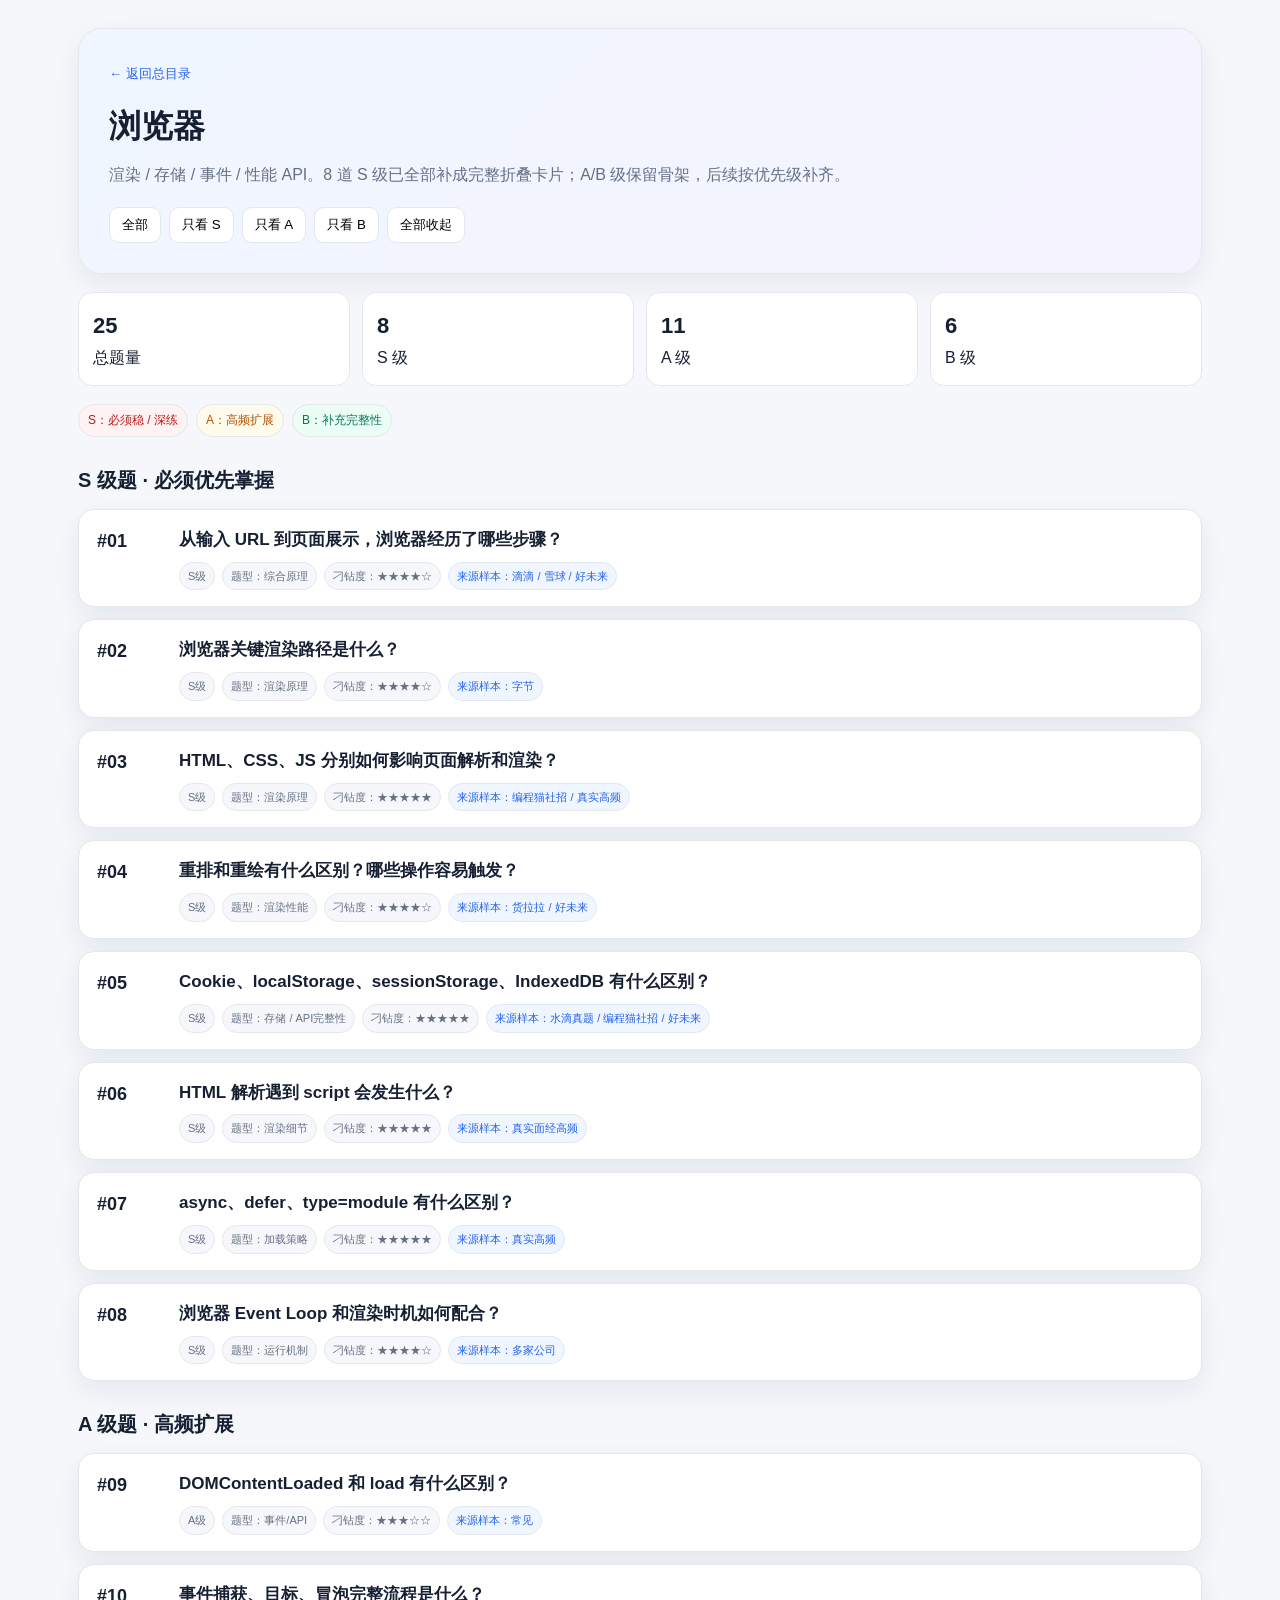
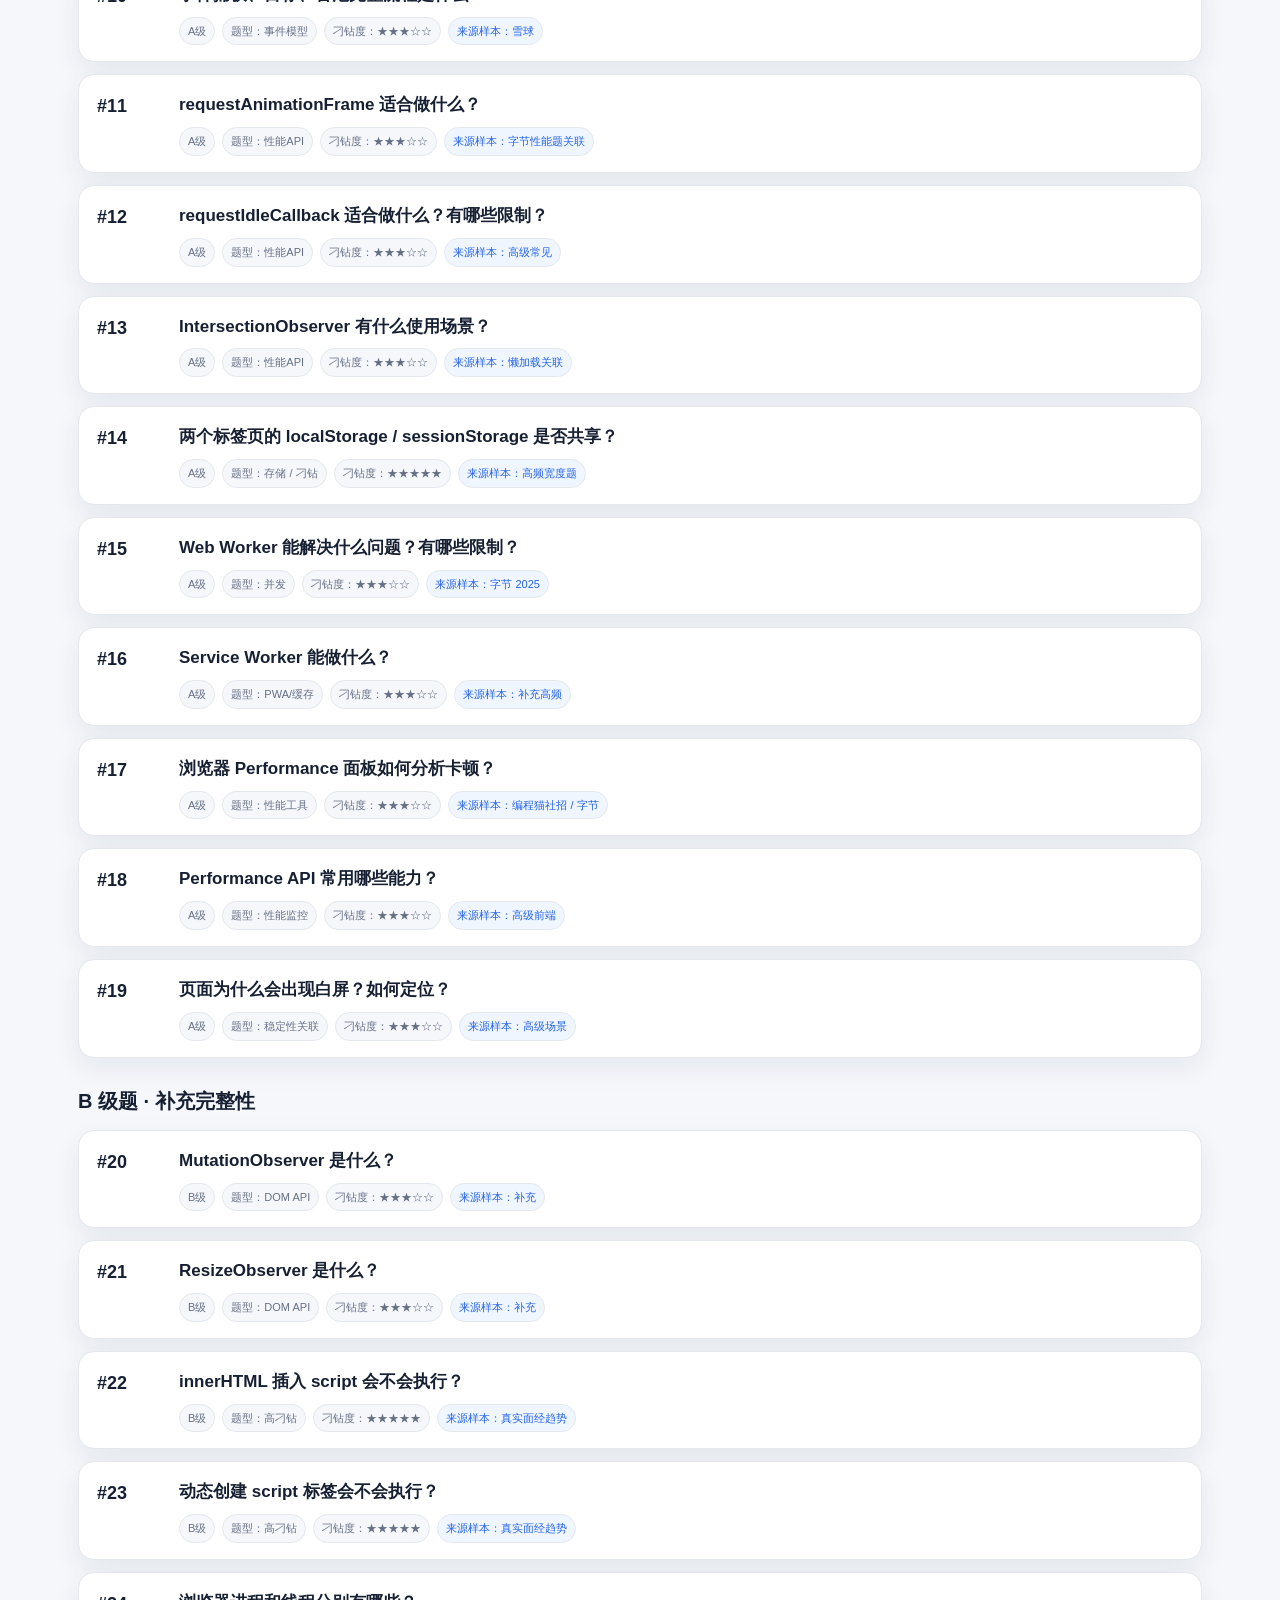
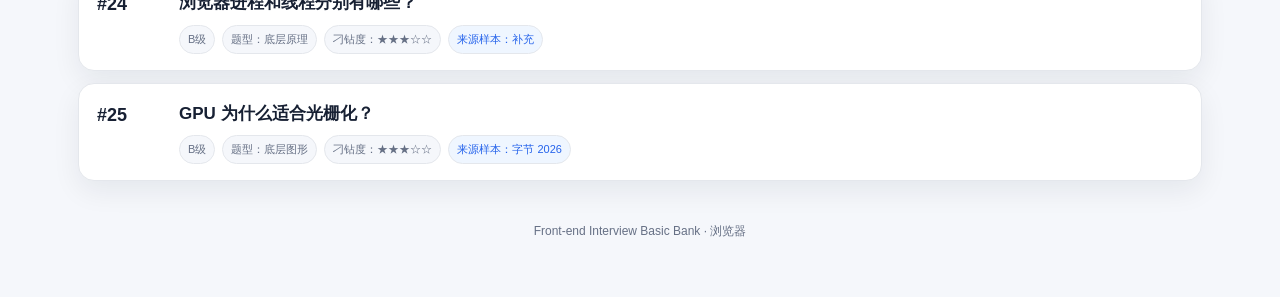
==== browser.html @ 4dffb828 "初始化内容" ====
<!DOCTYPE html>
<html lang="zh-CN"><head><meta charset="utf-8"/><meta content="width=device-width,initial-scale=1" name="viewport"/><title>浏览器｜前端基础题库</title><style>
:root{--bg:#f5f7fb;--paper:#fff;--text:#172033;--muted:#667085;--line:#e4e7ec;--primary:#2563eb;--primary-soft:#eff6ff;--accent:#7c3aed;--accent-soft:#f5f3ff;--warn:#b45309;--warn-soft:#fffbeb;--danger:#b91c1c;--danger-soft:#fef2f2;--good:#047857;--good-soft:#ecfdf5;--shadow:0 10px 28px rgba(16,24,40,.07)}
*{box-sizing:border-box}body{margin:0;background:var(--bg);color:var(--text);font-family:-apple-system,BlinkMacSystemFont,"Segoe UI","PingFang SC","Microsoft YaHei",sans-serif;line-height:1.7}.page{max-width:1180px;margin:auto;padding:28px}.hero{background:linear-gradient(135deg,var(--primary-soft),var(--accent-soft));border:1px solid var(--line);border-radius:24px;padding:30px;box-shadow:var(--shadow)}h1{margin:4px 0 8px;font-size:32px}.hero p{margin:0;color:var(--muted)}.back{display:inline-block;margin-bottom:10px;color:var(--primary);text-decoration:none;font-size:13px}.toolbar{display:flex;gap:8px;flex-wrap:wrap;margin-top:18px}.btn{border:1px solid var(--line);background:var(--paper);padding:8px 12px;border-radius:10px;cursor:pointer}.legend{display:flex;gap:8px;flex-wrap:wrap;margin:18px 0}.pill{padding:5px 9px;border-radius:999px;border:1px solid var(--line);font-size:12px}.s{background:var(--danger-soft);color:var(--danger)}.a{background:var(--warn-soft);color:var(--warn)}.b{background:var(--good-soft);color:var(--good)}.question-card{background:var(--paper);border:1px solid var(--line);border-radius:16px;margin:12px 0;box-shadow:var(--shadow);overflow:hidden}.head{display:grid;grid-template-columns:70px 1fr;gap:12px;padding:16px 18px;cursor:pointer}.rank{font-weight:900;font-size:18px}.title{font-weight:800;font-size:17px}.meta{display:flex;gap:7px;flex-wrap:wrap;margin-top:7px}.tag{font-size:11px;padding:4px 8px;border-radius:999px;border:1px solid var(--line);background:var(--bg);color:var(--muted)}.source{background:var(--primary-soft);color:var(--primary)}.body{display:none;padding:0 18px 18px;border-top:1px solid var(--line)}.question-card.open .body{display:block}.note{margin-top:12px;background:var(--accent-soft);border-left:4px solid var(--accent);padding:12px 14px;border-radius:10px}.placeholder{margin-top:10px;background:var(--primary-soft);border-left:4px solid var(--primary);padding:12px 14px;border-radius:10px;color:var(--muted)}.section{margin:26px 0 10px;font-size:20px}.index-grid{display:grid;grid-template-columns:repeat(3,1fr);gap:14px;margin-top:22px}.module{display:block;text-decoration:none;color:var(--text);background:var(--paper);border:1px solid var(--line);border-radius:16px;padding:18px;box-shadow:var(--shadow)}.module:hover{border-color:var(--primary)}.module strong{font-size:19px}.module small{display:block;color:var(--muted);margin-top:4px}.footer{text-align:center;color:var(--muted);font-size:12px;padding:28px}.summary{display:grid;grid-template-columns:repeat(4,1fr);gap:12px;margin:18px 0}.summary div{background:var(--paper);border:1px solid var(--line);border-radius:14px;padding:14px}.summary strong{display:block;font-size:22px}
@media(max-width:800px){.page{padding:14px}.index-grid{grid-template-columns:1fr}.summary{grid-template-columns:repeat(2,1fr)}.head{grid-template-columns:55px 1fr}}

details{border:1px solid var(--line);border-radius:12px;margin-top:10px;overflow:hidden}
summary{cursor:pointer;list-style:none;padding:11px 13px;font-weight:750;background:var(--bg)}
summary::-webkit-details-marker{display:none}
summary:before{content:"▸";display:inline-block;margin-right:7px;color:var(--primary)}
details[open] summary:before{content:"▾"}
.detail-content{padding:13px 14px}
.outline{display:grid;gap:8px}
.outline-item{background:var(--primary-soft);padding:9px 11px;border-radius:9px}
.answer{background:var(--primary-soft);border-left:4px solid var(--primary);padding:13px 15px;border-radius:10px;white-space:pre-line}
.analysis{background:var(--accent-soft);border-left:4px solid var(--accent);padding:13px 15px;border-radius:10px}
.qa{border:1px solid var(--line);border-radius:10px;padding:11px 12px;margin:8px 0}
.qa strong{color:var(--primary)}
.memory{background:var(--good-soft);border-left:4px solid var(--good);padding:12px 14px;border-radius:10px;font-weight:700}
.loss{background:var(--danger-soft);border-left:4px solid var(--danger);padding:12px 14px;border-radius:10px}
.deps{background:var(--warn-soft);border-left:4px solid var(--warn);padding:12px 14px;border-radius:10px}
</style></head>
<body><div class="page">
<header class="hero"><a class="back" href="index.html">← 返回总目录</a><h1>浏览器</h1><p>渲染 / 存储 / 事件 / 性能 API。8 道 S 级已全部补成完整折叠卡片；A/B 级保留骨架，后续按优先级补齐。</p>
<div class="toolbar"><button class="btn" onclick="filterGrade('ALL')">全部</button><button class="btn" onclick="filterGrade('S')">只看 S</button><button class="btn" onclick="filterGrade('A')">只看 A</button><button class="btn" onclick="filterGrade('B')">只看 B</button><button class="btn" onclick="document.querySelectorAll('.question-card').forEach(x=&gt;x.classList.remove('open'))">全部收起</button></div></header>
<section class="summary"><div><strong>25</strong><span>总题量</span></div><div><strong>8</strong><span>S 级</span></div><div><strong>11</strong><span>A 级</span></div><div><strong>6</strong><span>B 级</span></div></section>
<div class="legend"><span class="pill s">S：必须稳 / 深练</span><span class="pill a">A：高频扩展</span><span class="pill b">B：补充完整性</span></div>
<h2 class="section">S 级题 · 必须优先掌握</h2>
<article class="question-card" data-grade="S">
<div class="head" onclick="this.parentElement.classList.toggle('open')">
<div class="rank">#01</div>
<div>
<div class="title">从输入 URL 到页面展示，浏览器经历了哪些步骤？</div>
<div class="meta">
<span class="tag s">S级</span>
<span class="tag">题型：综合原理</span>
<span class="tag">刁钻度：★★★★☆</span>
<span class="tag source">来源样本：滴滴 / 雪球 / 好未来</span>
</div>
</div>
</div>
<div class="body"><div class="note"><strong>训练目标：</strong>30 秒结论 + 90 秒展开 + 2～3 层追问</div><details><summary>题目主要考察点和方向概述</summary><div class="detail-content"><div class="outline"><div class="outline-item"><strong>1.</strong> URL 解析：协议、域名、端口、路径；检查缓存与 HSTS 等浏览器策略。</div><div class="outline-item"><strong>2.</strong> 网络阶段：DNS → 建连（TCP；HTTPS 还要 TLS）→ HTTP 请求/响应。</div><div class="outline-item"><strong>3.</strong> 渲染阶段：HTML→DOM，CSS→CSSOM，样式计算→Layout→Paint→Composite。</div><div class="outline-item"><strong>4.</strong> 继续追问缓存、DNS、HTTP2/3、script 阻塞、首屏性能指标。</div></div></div></details><details><summary>标准答案</summary><div class="detail-content"><div class="answer">我一般把“输入 URL 到页面展示”分成四层。

第一层是导航与地址解析。浏览器解析 URL，确定协议、域名、端口和路径，同时会考虑本地缓存、HSTS、Service Worker 等已有状态。

第二层是网络。需要访问网络时，会先做 DNS 解析得到目标地址；随后建立连接。传统 HTTP/1.1、HTTP/2 通常基于 TCP，HTTPS 还要完成 TLS 握手；HTTP/3 则基于 QUIC。连接建立后浏览器发送 HTTP 请求并接收响应。

第三层是解析。浏览器边接收 HTML 边解析形成 DOM；遇到 CSS 会下载并构建 CSSOM；遇到普通同步 script 可能暂停 HTML parser，先下载并执行脚本。DOM 和样式信息准备后进行 style calculation。

第四层是渲染流水线：根据元素几何关系做 Layout，生成绘制指令 Paint，再由合成线程根据图层进行 Composite，最终把像素显示到屏幕上。

后续页面并不是结束了：图片、字体、异步脚本还可能继续加载，JS 也可能继续修改 DOM/CSS，触发新的 style、layout、paint 或 composite。</div></div></details><details><summary>答案整体解析</summary><div class="detail-content"><div class="analysis">这是一道综合题，面试官通常不是要求背浏览器源码，而是在看你能否把“网络 → 解析 → 渲染”三个知识域串起来。高级岗位还会继续从其中任一点深挖。</div></div></details><details><summary>高频追问 + 答案</summary><div class="detail-content"><div class="qa"><strong>追问 1：DNS 前浏览器会不会先看缓存？</strong><div>会。HTTP 缓存、Service Worker、浏览器自身策略等都可能影响是否真的发起网络请求；DNS 自身也有多级缓存。</div></div><div class="qa"><strong>追问 2：HTTPS 比 HTTP 多了什么？</strong><div>核心多 TLS：证书校验、密钥协商与加密通道建立。具体握手次数取决于 TLS 版本、连接复用等。</div></div><div class="qa"><strong>追问 3：拿到 HTML 后为什么不是直接 Paint？</strong><div>还需要解析 DOM/CSSOM、样式计算和 Layout，浏览器才知道元素长什么样、放在哪里。</div></div><div class="qa"><strong>追问 4：这个过程中哪些指标最常用于首屏分析？</strong><div>TTFB 反映响应等待，FCP 反映首次内容绘制，LCP 反映最大内容绘制；还应结合资源瀑布、主线程 Long Task 等定位。</div></div></div></details><details><summary>失分点 / 易错点</summary><div class="detail-content"><div class="loss">常见失分：只讲 DNS/TCP/HTTP，或者只讲 DOM/CSSOM，缺少完整跨层链路。</div></div></details><details><summary>记忆钩子</summary><div class="detail-content"><div class="memory">URL → DNS/连接 → HTTP → DOM/CSSOM → Style → Layout → Paint → Composite。</div></div></details><details><summary>前置知识 / 关联知识</summary><div class="detail-content"><div class="deps">前置：DNS、TCP/TLS、HTTP、DOM/CSSOM。关联：缓存、性能指标、关键渲染路径。</div></div></details></div>
</article>
<article class="question-card" data-grade="S">
<div class="head" onclick="this.parentElement.classList.toggle('open')">
<div class="rank">#02</div>
<div>
<div class="title">浏览器关键渲染路径是什么？</div>
<div class="meta">
<span class="tag s">S级</span>
<span class="tag">题型：渲染原理</span>
<span class="tag">刁钻度：★★★★☆</span>
<span class="tag source">来源样本：字节</span>
</div>
</div>
</div>
<div class="body"><div class="note"><strong>训练目标：</strong>30 秒结论 + 90 秒展开 + 2～3 层追问</div><details><summary>题目主要考察点和方向概述</summary><div class="detail-content"><div class="outline"><div class="outline-item"><strong>1.</strong> 关键渲染路径关注首次把内容变成像素所需的关键步骤。</div><div class="outline-item"><strong>2.</strong> DOM + CSSOM → Render/Style → Layout → Paint → Composite。</div><div class="outline-item"><strong>3.</strong> 要理解阻塞关系：CSS 常是渲染阻塞资源；同步 classic script 可能阻塞 HTML parser。</div></div></div></details><details><summary>标准答案</summary><div class="detail-content"><div class="answer">关键渲染路径可以理解为浏览器从拿到页面资源，到首次生成可见像素所必须经过的关键步骤。

HTML 被解析成 DOM，CSS 被解析成 CSSOM。浏览器根据 DOM 和样式规则做样式计算，确定每个节点最终使用哪些样式；随后进行 Layout，计算元素的位置和尺寸；再 Paint，把背景、文本、边框、阴影等转换成绘制指令；最后 Composite，把不同图层合成为屏幕上的最终画面。

性能优化时，我们关注的是如何减少关键资源数量和体积、减少解析和主线程工作、避免不必要的 Layout/Paint。例如关键 CSS 尽快到达、非关键 JS 延后、首屏资源减少、图片尺寸明确、避免长任务阻塞主线程等。</div></div></details><details><summary>答案整体解析</summary><div class="detail-content"><div class="analysis">这题与“浏览器渲染流程”类似，但重点更偏首屏关键路径和优化思路。不要把 Render Tree 当成所有现代浏览器实现都必须原样存在的固定内部对象；面试表达用 DOM/CSSOM→style→layout→paint 更稳。</div></div></details><details><summary>高频追问 + 答案</summary><div class="detail-content"><div class="qa"><strong>追问 1：CSS 为什么常被称为 render-blocking？</strong><div>页面需要样式信息才能正确完成样式计算和首次渲染；关键样式表未就绪时，浏览器通常不会贸然呈现未样式化内容。</div></div><div class="qa"><strong>追问 2：Layout 和 Paint 分别算什么？</strong><div>Layout 解决几何位置与尺寸；Paint 解决每个像素区域要绘制什么视觉内容。</div></div><div class="qa"><strong>追问 3：Composite 为什么可能不需要重新 Layout/Paint？</strong><div>某些 transform、opacity 等变化可在已有图层上直接由合成阶段处理，因此常用于高频动画。</div></div><div class="qa"><strong>追问 4：如何缩短关键渲染路径？</strong><div>减少关键请求链、压缩/拆分资源、关键 CSS、延迟非关键脚本、优化字体和首屏图片、减少主线程长任务。</div></div></div></details><details><summary>失分点 / 易错点</summary><div class="detail-content"><div class="loss">常见失分：只会背 Render Tree，却不能解释每一步解决什么问题。</div></div></details><details><summary>记忆钩子</summary><div class="detail-content"><div class="memory">DOM/CSSOM → Style → Layout → Paint → Composite。</div></div></details><details><summary>前置知识 / 关联知识</summary><div class="detail-content"><div class="deps">前置：HTML/CSS解析。关联：FCP/LCP、资源优先级、GPU合成。</div></div></details></div>
</article>
<article class="question-card" data-grade="S">
<div class="head" onclick="this.parentElement.classList.toggle('open')">
<div class="rank">#03</div>
<div>
<div class="title">HTML、CSS、JS 分别如何影响页面解析和渲染？</div>
<div class="meta">
<span class="tag s">S级</span>
<span class="tag">题型：渲染原理</span>
<span class="tag">刁钻度：★★★★★</span>
<span class="tag source">来源样本：编程猫社招 / 真实高频</span>
</div>
</div>
</div>
<div class="body"><div class="note"><strong>训练目标：</strong>30 秒结论 + 90 秒展开 + 2～3 层追问</div><details><summary>题目主要考察点和方向概述</summary><div class="detail-content"><div class="outline"><div class="outline-item"><strong>1.</strong> HTML parser 可边下载边解析；CSS 通常不阻塞 HTML parser，但会影响样式计算和首次渲染。</div><div class="outline-item"><strong>2.</strong> 普通同步 classic script 可能阻塞 parser；外部脚本需先下载再执行。</div><div class="outline-item"><strong>3.</strong> 脚本执行前往往需要等待其前面的相关样式表就绪，避免脚本读取到不完整样式状态。</div><div class="outline-item"><strong>4.</strong> async/defer/module 用于改变脚本下载与执行时机。</div></div></div></details><details><summary>标准答案</summary><div class="detail-content"><div class="answer">HTML、CSS、JS 对解析和渲染的影响不一样。

HTML 是 DOM 的输入，浏览器通常边接收边解析。CSS 下载时一般不会直接停止 HTML parser 继续构建 DOM，但关键样式表会影响 CSSOM 和样式计算，因此经常是渲染阻塞资源。

普通没有 async/defer 的 classic script 比较特殊。parser 遇到它时，通常需要暂停 HTML 解析：如果是外部脚本先下载，再执行，执行完成后继续解析。因为 JS 可以通过 document.write、DOM API 等改变文档结构，parser 不能无条件继续向前。

另外，位于脚本之前的样式表还可能影响脚本执行时机，因为脚本可能读取布局和 computed style，浏览器需要保证相关 CSS 已经可用。

所以优化上通常会让关键 CSS 尽早可用，把非关键脚本 defer/async/module 化，并减少会阻塞主线程的同步脚本。</div></div></details><details><summary>答案整体解析</summary><div class="detail-content"><div class="analysis">这题最容易答错成“CSS 阻塞 HTML 解析”。更准确的说法是：CSS 通常不直接阻塞 parser 构建 DOM，但会阻塞渲染，并可能间接延迟依赖样式的脚本执行。</div></div></details><details><summary>高频追问 + 答案</summary><div class="detail-content"><div class="qa"><strong>追问 1：CSS 会阻塞 DOM 构建吗？</strong><div>通常 CSS 下载本身不会像同步 script 那样暂停 HTML parser；但它会影响 CSSOM/渲染，也可能让脚本等待。</div></div><div class="qa"><strong>追问 2：为什么普通 script 会阻塞 parser？</strong><div>因为脚本可能同步修改当前文档，浏览器需要先保证脚本执行结果，再继续按正确文档状态解析。</div></div><div class="qa"><strong>追问 3：把 script 放 body 底部和 defer 有什么区别？</strong><div>都可减少阻塞首部 HTML 解析，但 defer 更明确地允许并行下载并在文档解析后按顺序执行。</div></div><div class="qa"><strong>追问 4：CSS 加载慢为什么可能让页面白屏更久？</strong><div>关键样式没准备好，浏览器会推迟正确样式下的首次绘制；同时相关脚本也可能被延迟。</div></div></div></details><details><summary>失分点 / 易错点</summary><div class="detail-content"><div class="loss">高频易错：直接说“CSS 会阻塞 HTML 解析”，表达不够准确。</div></div></details><details><summary>记忆钩子</summary><div class="detail-content"><div class="memory">HTML 负责 DOM；CSS 多数阻塞“画”，不直接阻塞 parser；同步 script 会卡 parser。</div></div></details><details><summary>前置知识 / 关联知识</summary><div class="detail-content"><div class="deps">前置：DOM/CSSOM、script加载。关联：async/defer、FCP、关键CSS。</div></div></details></div>
</article>
<article class="question-card" data-grade="S">
<div class="head" onclick="this.parentElement.classList.toggle('open')">
<div class="rank">#04</div>
<div>
<div class="title">重排和重绘有什么区别？哪些操作容易触发？</div>
<div class="meta">
<span class="tag s">S级</span>
<span class="tag">题型：渲染性能</span>
<span class="tag">刁钻度：★★★★☆</span>
<span class="tag source">来源样本：货拉拉 / 好未来</span>
</div>
</div>
</div>
<div class="body"><div class="note"><strong>训练目标：</strong>30 秒结论 + 90 秒展开 + 2～3 层追问</div><details><summary>题目主要考察点和方向概述</summary><div class="detail-content"><div class="outline"><div class="outline-item"><strong>1.</strong> Layout/Reflow：几何信息改变，需要重新计算位置和尺寸。</div><div class="outline-item"><strong>2.</strong> Paint/Repaint：视觉改变但几何不变，需要重新绘制。</div><div class="outline-item"><strong>3.</strong> Layout 通常可能继续导致 Paint；仅 Paint 不一定需要 Layout。</div><div class="outline-item"><strong>4.</strong> 读写 DOM 交错会产生 forced synchronous layout / layout thrashing。</div></div></div></details><details><summary>标准答案</summary><div class="detail-content"><div class="answer">重排通常指 Layout/Reflow，也就是元素的几何信息发生变化后，浏览器需要重新计算元素的位置和尺寸。例如修改 width、height、padding、font-size、插入/删除 DOM、窗口 resize 等，都可能影响布局。

重绘 Paint 则是几何结构没有改变，但视觉效果变了，例如 color、background、box-shadow 等，需要重新生成绘制内容。

一般来说 Layout 的成本更高，因为布局变化还可能影响后代、兄弟甚至更大范围，并且 Layout 后通常还要继续 Paint；单纯 Paint 不一定需要 Layout。

另外一个高级前端常见问题是 layout thrashing：代码里反复写样式、马上读取 offsetWidth/getBoundingClientRect 等布局信息，浏览器为了返回最新值不得不提前同步计算 Layout。优化时应批量读、批量写，减少强制同步布局。</div></div></details><details><summary>答案整体解析</summary><div class="detail-content"><div class="analysis">这题不要机械背 CSS 属性表，因为现代渲染引擎优化很多。更重要的是理解“几何变化”和“视觉变化”的层次，以及如何避免读写交错。</div></div></details><details><summary>高频追问 + 答案</summary><div class="detail-content"><div class="qa"><strong>追问 1：transform 为什么常用于动画？</strong><div>transform 通常可以在合成阶段处理，不改变普通文档流几何，很多场景能避免 Layout，并可能避免大范围 Paint。</div></div><div class="qa"><strong>追问 2：读取 offsetWidth 为什么有时会很贵？</strong><div>如果前面存在尚未处理的样式/DOM 写操作，为了返回最新几何值，浏览器可能被迫立即 flush style/layout。</div></div><div class="qa"><strong>追问 3：如何优化大量 DOM 更新？</strong><div>减少逐个读写交错，批量修改，合理使用 class，虚拟列表/分片任务，动画优先 transform/opacity。</div></div><div class="qa"><strong>追问 4：visibility:hidden 和 display:none 哪个更可能触发布局？</strong><div>display:none 改变元素是否参与布局，通常涉及 Layout；visibility:hidden 保留布局空间，主要影响绘制/可见性。</div></div></div></details><details><summary>失分点 / 易错点</summary><div class="detail-content"><div class="loss">常见失分：把重排/重绘只背成属性名单，无法讲 forced layout 和优化方法。</div></div></details><details><summary>记忆钩子</summary><div class="detail-content"><div class="memory">Layout 算“放哪多大”；Paint 算“长什么样”；读写交错最危险。</div></div></details><details><summary>前置知识 / 关联知识</summary><div class="detail-content"><div class="deps">前置：渲染流水线。关联：Performance、rAF、CSS动画。</div></div></details></div>
</article>
<article class="question-card" data-grade="S">
<div class="head" onclick="this.parentElement.classList.toggle('open')">
<div class="rank">#05</div>
<div>
<div class="title">Cookie、localStorage、sessionStorage、IndexedDB 有什么区别？</div>
<div class="meta">
<span class="tag s">S级</span>
<span class="tag">题型：存储 / API完整性</span>
<span class="tag">刁钻度：★★★★★</span>
<span class="tag source">来源样本：水滴真题 / 编程猫社招 / 好未来</span>
</div>
</div>
</div>
<div class="body"><div class="note"><strong>训练目标：</strong>30 秒结论 + 90 秒展开 + 2～3 层追问</div><details><summary>题目主要考察点和方向概述</summary><div class="detail-content"><div class="outline"><div class="outline-item"><strong>1.</strong> Cookie：小、可随请求自动发送、服务端可 Set-Cookie、安全属性丰富。</div><div class="outline-item"><strong>2.</strong> localStorage：同源、同步 API、无自动过期、适合少量非敏感状态。</div><div class="outline-item"><strong>3.</strong> sessionStorage：同源 + 当前顶级浏览上下文/标签页会话维度，关闭对应页面会话后清理。</div><div class="outline-item"><strong>4.</strong> IndexedDB：异步、结构化、大容量、本地数据库级别能力。</div></div></div></details><details><summary>标准答案</summary><div class="detail-content"><div class="answer">这四种能力我一般从容量、生命周期、是否随网络发送、API 模型和使用场景来区分。

Cookie 容量很小，单条通常是几 KB。满足 Domain、Path、SameSite、Secure 等条件时会随 HTTP 请求自动发送，也可以由服务端通过 Set-Cookie 设置，因此常用于 session id、认证状态等；同时支持 HttpOnly、Secure、SameSite 等安全属性。

localStorage 是同源 Web Storage，API 是同步的，通常可以保存数 MB，没有内置过期机制，适合用户偏好、少量非敏感缓存。它不会自动随请求发送。

sessionStorage 也是同步 Web Storage，但除了 origin 之外，还按当前顶级浏览上下文/标签页会话隔离。当前 tab/page session 结束后通常会被清除，因此更适合单标签页会话状态。

IndexedDB 则是异步的浏览器数据库，支持更大容量、结构化数据、索引和事务，更适合离线数据、大量缓存等复杂本地存储。

认证敏感信息不要因为“方便”就一律放 localStorage；要结合 XSS/CSRF 风险选择方案。</div></div></details><details><summary>答案整体解析</summary><div class="detail-content"><div class="analysis">这是水滴真实失分题的扩展版。高级前端至少应该从 4~5 个固定维度比较，而不是回答“Cookie 存用户信息，localStorage 存 key-value”。</div></div></details><details><summary>高频追问 + 答案</summary><div class="detail-content"><div class="qa"><strong>追问 1：localStorage 为什么不适合大量高频数据？</strong><div>API 同步，会阻塞主线程；容量和结构能力也不如 IndexedDB。</div></div><div class="qa"><strong>追问 2：sessionStorage 两个 tab 会共享吗？</strong><div>一般按顶级浏览上下文/标签页隔离；即使同源，不应把它当成跨 tab 的共享存储。</div></div><div class="qa"><strong>追问 3：Cookie 为什么会带来额外网络开销？</strong><div>符合作用域规则的 Cookie 会附带在请求头中，过多/过大的 Cookie 会增加请求体积。</div></div><div class="qa"><strong>追问 4：跨子域为什么 Cookie 可以而 localStorage 不可以直接共享？</strong><div>Cookie 有 Domain 作用域机制；localStorage 按 origin 隔离，不提供父域共享配置。</div></div></div></details><details><summary>失分点 / 易错点</summary><div class="detail-content"><div class="loss">你的真实失分：比较维度不对，没有说请求携带、生命周期、安全和服务端能力。</div></div></details><details><summary>记忆钩子</summary><div class="detail-content"><div class="memory">Cookie 跟请求；localStorage 长存同步；sessionStorage 单会话；IndexedDB 大数据异步。</div></div></details><details><summary>前置知识 / 关联知识</summary><div class="detail-content"><div class="deps">前置：同源策略。关联：Cookie安全、SSO、离线缓存。</div></div></details></div>
</article>
<article class="question-card" data-grade="S">
<div class="head" onclick="this.parentElement.classList.toggle('open')">
<div class="rank">#06</div>
<div>
<div class="title">HTML 解析遇到 script 会发生什么？</div>
<div class="meta">
<span class="tag s">S级</span>
<span class="tag">题型：渲染细节</span>
<span class="tag">刁钻度：★★★★★</span>
<span class="tag source">来源样本：真实面经高频</span>
</div>
</div>
</div>
<div class="body"><div class="note"><strong>训练目标：</strong>30 秒结论 + 90 秒展开 + 2～3 层追问</div><details><summary>题目主要考察点和方向概述</summary><div class="detail-content"><div class="outline"><div class="outline-item"><strong>1.</strong> 无 async/defer 的 parser-inserted classic script：暂停 parser，下载（外链）并执行，然后继续。</div><div class="outline-item"><strong>2.</strong> 浏览器可能通过 preload scanner 提前发现后续资源，但主 parser 仍会被脚本执行阻塞。</div><div class="outline-item"><strong>3.</strong> 样式表可能让脚本等待；async/defer/module 改变执行时机。</div></div></div></details><details><summary>标准答案</summary><div class="detail-content"><div class="answer">如果 HTML parser 遇到一个普通、没有 async/defer 的 classic script，我会把它理解为 parser-blocking script。

如果是外部 src，主 parser 会暂停继续构建后面的 DOM，等待脚本下载并执行；如果是内联脚本，则直接执行。脚本执行完成后，parser 才继续往后解析。

浏览器为了提升性能，通常还有 speculative/preload scanner，会在主 parser 被阻塞时提前扫描后续 HTML，发现图片、CSS、JS 等资源并开始请求。但这不代表主 DOM parser 没被阻塞。

另外，脚本执行前如果它前面存在尚未完成的关键样式表，也可能需要等待样式就绪，因为脚本可能读取 layout/computed style。

如果希望脚本不阻塞 HTML 解析，可以根据依赖关系使用 defer、async 或 module。</div></div></details><details><summary>答案整体解析</summary><div class="detail-content"><div class="analysis">这是一类真实面试常见的“浏览器细节题”。回答出 preload scanner 会比只说“script 阻塞”更完整，但不要把扫描器说成所有浏览器内部绝对一致的实现细节。</div></div></details><details><summary>高频追问 + 答案</summary><div class="detail-content"><div class="qa"><strong>追问 1：为什么浏览器不直接继续解析，等脚本以后执行？</strong><div>因为脚本可以同步改变文档，例如 document.write、插入/删除 DOM；继续解析可能产生错误顺序。</div></div><div class="qa"><strong>追问 2：preload scanner 有什么作用？</strong><div>在主 parser 因脚本等原因暂停时，提前发现未来需要的资源并开始下载，减少网络空闲。</div></div><div class="qa"><strong>追问 3：动态创建的 script 也会阻塞 parser 吗？</strong><div>通常不是 parser-inserted 的同步脚本，因此执行/加载语义不同；要结合 async 属性和插入方式看。</div></div><div class="qa"><strong>追问 4：script 放 head 就一定差吗？</strong><div>不一定。如果使用 defer/module，或者脚本非常关键且小，放 head 也可以。关键是下载和执行是否阻塞关键路径。</div></div></div></details><details><summary>失分点 / 易错点</summary><div class="detail-content"><div class="loss">常见失分：只说“遇 script 就下载执行”，没说明 parser 是否暂停、外链/内联和属性差异。</div></div></details><details><summary>记忆钩子</summary><div class="detail-content"><div class="memory">普通 classic script：parser 停 → 脚本下/执行 → parser 继续。</div></div></details><details><summary>前置知识 / 关联知识</summary><div class="detail-content"><div class="deps">前置：HTML parser、JS执行。关联：async/defer、preload scanner、CSS阻塞。</div></div></details></div>
</article>
<article class="question-card" data-grade="S">
<div class="head" onclick="this.parentElement.classList.toggle('open')">
<div class="rank">#07</div>
<div>
<div class="title">async、defer、type=module 有什么区别？</div>
<div class="meta">
<span class="tag s">S级</span>
<span class="tag">题型：加载策略</span>
<span class="tag">刁钻度：★★★★★</span>
<span class="tag source">来源样本：真实高频</span>
</div>
</div>
</div>
<div class="body"><div class="note"><strong>训练目标：</strong>30 秒结论 + 90 秒展开 + 2～3 层追问</div><details><summary>题目主要考察点和方向概述</summary><div class="detail-content"><div class="outline"><div class="outline-item"><strong>1.</strong> async：并行下载，下载完尽快执行；不保证多个脚本顺序。</div><div class="outline-item"><strong>2.</strong> defer：并行下载，HTML 解析完成后、DOMContentLoaded 前按文档顺序执行。</div><div class="outline-item"><strong>3.</strong> module：模块脚本天然支持 import graph、严格模式、CORS；默认执行语义接近 defer。</div><div class="outline-item"><strong>4.</strong> module 加 async 后改为 graph 准备好就执行，不再等待文档顺序。</div></div></div></details><details><summary>标准答案</summary><div class="detail-content"><div class="answer">async、defer、module 都能减少普通同步脚本对 HTML parser 的阻塞，但执行语义不同。

async 脚本会和 HTML 解析并行下载，一旦下载完成就尽快执行；执行时仍可能暂停 parser。多个 async 脚本谁先下载完谁先执行，因此不保证文档顺序，适合互不依赖的统计、广告等独立脚本。

defer 也会并行下载，但不会在下载完成后马上打断 parser，而是等 HTML 文档解析完成后再执行；多个 defer 脚本按文档顺序执行，并且通常会在 DOMContentLoaded 之前完成，因此适合存在顺序依赖的业务脚本。

type=module 是 ES Module。模块脚本支持 import/export、默认严格模式，依赖图会被加载；普通 module 脚本默认具有类似 defer 的执行语义，即不会像 classic script 那样阻塞 parser，并在文档解析后执行。模块跨源加载还遵循 CORS。

如果 module 再加 async，则模块及依赖准备好后尽快执行，不再遵循普通 module 的等待/排序语义。</div></div></details><details><summary>答案整体解析</summary><div class="detail-content"><div class="analysis">面试里最容易混的是“async/defer 都异步所以一样”。核心差异是执行时机与顺序保证。</div></div></details><details><summary>高频追问 + 答案</summary><div class="detail-content"><div class="qa"><strong>追问 1：多个 defer 会按顺序吗？</strong><div>parser-inserted 的外部 defer classic scripts 会按文档顺序执行。</div></div><div class="qa"><strong>追问 2：多个 async 会按顺序吗？</strong><div>不保证，通常是谁先准备好谁先执行。</div></div><div class="qa"><strong>追问 3：module 为什么默认接近 defer？</strong><div>模块需要加载依赖图，而且设计上不会像普通同步 classic script 那样阻塞 HTML parser；默认在文档解析完成后执行。</div></div><div class="qa"><strong>追问 4：DOMContentLoaded 会等 defer/module 吗？</strong><div>通常会等待 defer 脚本和普通 module 脚本执行完成；async 脚本则不按这一规则与 DOMContentLoaded 固定绑定。</div></div></div></details><details><summary>失分点 / 易错点</summary><div class="detail-content"><div class="loss">常见失分：只回答“async 异步，defer 延迟”，没有讲顺序和 DOMContentLoaded。</div></div></details><details><summary>记忆钩子</summary><div class="detail-content"><div class="memory">async：先下完先跑；defer：解析完按序跑；module：默认像 defer + 模块依赖图。</div></div></details><details><summary>前置知识 / 关联知识</summary><div class="detail-content"><div class="deps">前置：HTML parser、script。关联：DOMContentLoaded、ES Module、CORS。</div></div></details></div>
</article>
<article class="question-card" data-grade="S">
<div class="head" onclick="this.parentElement.classList.toggle('open')">
<div class="rank">#08</div>
<div>
<div class="title">浏览器 Event Loop 和渲染时机如何配合？</div>
<div class="meta">
<span class="tag s">S级</span>
<span class="tag">题型：运行机制</span>
<span class="tag">刁钻度：★★★★☆</span>
<span class="tag source">来源样本：多家公司</span>
</div>
</div>
</div>
<div class="body"><div class="note"><strong>训练目标：</strong>30 秒结论 + 90 秒展开 + 2～3 层追问</div><details><summary>题目主要考察点和方向概述</summary><div class="detail-content"><div class="outline"><div class="outline-item"><strong>1.</strong> 一个 task 执行后会进行 microtask checkpoint，清空当前微任务。</div><div class="outline-item"><strong>2.</strong> 浏览器在合适的 rendering opportunity 进行样式、Layout、Paint；不是每个 task 后必画一帧。</div><div class="outline-item"><strong>3.</strong> requestAnimationFrame 回调发生在下一次渲染前，用于更新动画状态。</div><div class="outline-item"><strong>4.</strong> 微任务堆积和长任务都可能推迟渲染。</div></div></div></details><details><summary>标准答案</summary><div class="detail-content"><div class="answer">浏览器 Event Loop 和渲染不是“宏任务 → 微任务 → 必定渲染”这么机械，但面试可以用这个主线理解。

浏览器从 task queue 取一个任务执行，例如 script、定时器、事件回调。这个 task 执行结束后，会进行 microtask checkpoint，把当前可执行的 Promise.then、queueMicrotask 等微任务持续清空。

之后如果到了合适的 rendering opportunity，浏览器可能进入更新渲染阶段，包括样式计算、Layout、Paint 等。requestAnimationFrame 回调通常会在这次绘制前执行，所以适合根据下一帧更新动画和读取/写入与帧同步相关的状态。

需要注意两点。第一，不是每个宏任务后浏览器都必须立刻渲染，浏览器会根据刷新率、页面状态等调度。第二，如果一个 task 很长，或者微任务不断产生新微任务，渲染机会就会被推迟，因此会出现卡顿、掉帧甚至交互延迟。</div></div></details><details><summary>答案整体解析</summary><div class="detail-content"><div class="analysis">这题和 JS Event Loop 的区别在于加入了“浏览器渲染机会”。不要死背“每个宏任务后渲染一次”。</div></div></details><details><summary>高频追问 + 答案</summary><div class="detail-content"><div class="qa"><strong>追问 1：Promise 微任务太多会不会阻塞渲染？</strong><div>会。如果微任务队列长时间清不完，主线程无法进入下一次渲染机会。</div></div><div class="qa"><strong>追问 2：requestAnimationFrame 和 setTimeout 做动画谁更合适？</strong><div>rAF 与浏览器渲染节奏同步，后台标签页还可自动降频/暂停，通常更适合视觉动画。</div></div><div class="qa"><strong>追问 3：nextTick 后为什么有时还要 rAF？</strong><div>Vue nextTick 主要保证 DOM patch 已完成；rAF 更接近浏览器下一次渲染前的帧时机。若要等真实绘制相关阶段，需要区分这两个层次。</div></div><div class="qa"><strong>追问 4：Long Task 为什么影响 INP？</strong><div>长时间占用主线程会让输入事件无法及时执行和完成后续渲染，从而增加交互延迟。</div></div></div></details><details><summary>失分点 / 易错点</summary><div class="detail-content"><div class="loss">常见失分：把浏览器事件循环回答成纯 JS 输出题，没有提渲染 opportunity。</div></div></details><details><summary>记忆钩子</summary><div class="detail-content"><div class="memory">Task → 清 Microtasks → 可能进入渲染机会；rAF 在画之前。不是每个 Task 必画。</div></div></details><details><summary>前置知识 / 关联知识</summary><div class="detail-content"><div class="deps">前置：Event Loop、宏微任务。关联：rAF、Long Task、INP、Vue nextTick。</div></div></details></div>
</article><h2 class="section">A 级题 · 高频扩展</h2>
<article class="question-card" data-grade="A">
<div class="head" onclick="this.parentElement.classList.toggle('open')">
<div class="rank">#09</div>
<div>
<div class="title">DOMContentLoaded 和 load 有什么区别？</div>
<div class="meta">
<span class="tag a">A级</span>
<span class="tag">题型：事件/API</span>
<span class="tag">刁钻度：★★★☆☆</span>
<span class="tag source">来源样本：常见</span>
</div>
</div>
</div>
<div class="body">
<div class="note"><strong>训练目标：</strong>30～60 秒完整回答 + 常见追问</div>
<div class="placeholder">▶ 考察方向　▶ 标准答案　▶ 答案解析　▶ 高频追问　▶ 失分点　▶ 记忆钩子<br/>当前为题库骨架版，后续按优先级逐题补齐。</div>
</div>
</article>
<article class="question-card" data-grade="A">
<div class="head" onclick="this.parentElement.classList.toggle('open')">
<div class="rank">#10</div>
<div>
<div class="title">事件捕获、目标、冒泡完整流程是什么？</div>
<div class="meta">
<span class="tag a">A级</span>
<span class="tag">题型：事件模型</span>
<span class="tag">刁钻度：★★★☆☆</span>
<span class="tag source">来源样本：雪球</span>
</div>
</div>
</div>
<div class="body">
<div class="note"><strong>训练目标：</strong>30～60 秒完整回答 + 常见追问</div>
<div class="placeholder">▶ 考察方向　▶ 标准答案　▶ 答案解析　▶ 高频追问　▶ 失分点　▶ 记忆钩子<br/>当前为题库骨架版，后续按优先级逐题补齐。</div>
</div>
</article>
<article class="question-card" data-grade="A">
<div class="head" onclick="this.parentElement.classList.toggle('open')">
<div class="rank">#11</div>
<div>
<div class="title">requestAnimationFrame 适合做什么？</div>
<div class="meta">
<span class="tag a">A级</span>
<span class="tag">题型：性能API</span>
<span class="tag">刁钻度：★★★☆☆</span>
<span class="tag source">来源样本：字节性能题关联</span>
</div>
</div>
</div>
<div class="body">
<div class="note"><strong>训练目标：</strong>30～60 秒完整回答 + 常见追问</div>
<div class="placeholder">▶ 考察方向　▶ 标准答案　▶ 答案解析　▶ 高频追问　▶ 失分点　▶ 记忆钩子<br/>当前为题库骨架版，后续按优先级逐题补齐。</div>
</div>
</article>
<article class="question-card" data-grade="A">
<div class="head" onclick="this.parentElement.classList.toggle('open')">
<div class="rank">#12</div>
<div>
<div class="title">requestIdleCallback 适合做什么？有哪些限制？</div>
<div class="meta">
<span class="tag a">A级</span>
<span class="tag">题型：性能API</span>
<span class="tag">刁钻度：★★★☆☆</span>
<span class="tag source">来源样本：高级常见</span>
</div>
</div>
</div>
<div class="body">
<div class="note"><strong>训练目标：</strong>30～60 秒完整回答 + 常见追问</div>
<div class="placeholder">▶ 考察方向　▶ 标准答案　▶ 答案解析　▶ 高频追问　▶ 失分点　▶ 记忆钩子<br/>当前为题库骨架版，后续按优先级逐题补齐。</div>
</div>
</article>
<article class="question-card" data-grade="A">
<div class="head" onclick="this.parentElement.classList.toggle('open')">
<div class="rank">#13</div>
<div>
<div class="title">IntersectionObserver 有什么使用场景？</div>
<div class="meta">
<span class="tag a">A级</span>
<span class="tag">题型：性能API</span>
<span class="tag">刁钻度：★★★☆☆</span>
<span class="tag source">来源样本：懒加载关联</span>
</div>
</div>
</div>
<div class="body">
<div class="note"><strong>训练目标：</strong>30～60 秒完整回答 + 常见追问</div>
<div class="placeholder">▶ 考察方向　▶ 标准答案　▶ 答案解析　▶ 高频追问　▶ 失分点　▶ 记忆钩子<br/>当前为题库骨架版，后续按优先级逐题补齐。</div>
</div>
</article>
<article class="question-card" data-grade="A">
<div class="head" onclick="this.parentElement.classList.toggle('open')">
<div class="rank">#14</div>
<div>
<div class="title">两个标签页的 localStorage / sessionStorage 是否共享？</div>
<div class="meta">
<span class="tag a">A级</span>
<span class="tag">题型：存储 / 刁钻</span>
<span class="tag">刁钻度：★★★★★</span>
<span class="tag source">来源样本：高频宽度题</span>
</div>
</div>
</div>
<div class="body">
<div class="note"><strong>训练目标：</strong>30～60 秒完整回答 + 常见追问</div>
<div class="placeholder">▶ 考察方向　▶ 标准答案　▶ 答案解析　▶ 高频追问　▶ 失分点　▶ 记忆钩子<br/>当前为题库骨架版，后续按优先级逐题补齐。</div>
</div>
</article>
<article class="question-card" data-grade="A">
<div class="head" onclick="this.parentElement.classList.toggle('open')">
<div class="rank">#15</div>
<div>
<div class="title">Web Worker 能解决什么问题？有哪些限制？</div>
<div class="meta">
<span class="tag a">A级</span>
<span class="tag">题型：并发</span>
<span class="tag">刁钻度：★★★☆☆</span>
<span class="tag source">来源样本：字节 2025</span>
</div>
</div>
</div>
<div class="body">
<div class="note"><strong>训练目标：</strong>30～60 秒完整回答 + 常见追问</div>
<div class="placeholder">▶ 考察方向　▶ 标准答案　▶ 答案解析　▶ 高频追问　▶ 失分点　▶ 记忆钩子<br/>当前为题库骨架版，后续按优先级逐题补齐。</div>
</div>
</article>
<article class="question-card" data-grade="A">
<div class="head" onclick="this.parentElement.classList.toggle('open')">
<div class="rank">#16</div>
<div>
<div class="title">Service Worker 能做什么？</div>
<div class="meta">
<span class="tag a">A级</span>
<span class="tag">题型：PWA/缓存</span>
<span class="tag">刁钻度：★★★☆☆</span>
<span class="tag source">来源样本：补充高频</span>
</div>
</div>
</div>
<div class="body">
<div class="note"><strong>训练目标：</strong>30～60 秒完整回答 + 常见追问</div>
<div class="placeholder">▶ 考察方向　▶ 标准答案　▶ 答案解析　▶ 高频追问　▶ 失分点　▶ 记忆钩子<br/>当前为题库骨架版，后续按优先级逐题补齐。</div>
</div>
</article>
<article class="question-card" data-grade="A">
<div class="head" onclick="this.parentElement.classList.toggle('open')">
<div class="rank">#17</div>
<div>
<div class="title">浏览器 Performance 面板如何分析卡顿？</div>
<div class="meta">
<span class="tag a">A级</span>
<span class="tag">题型：性能工具</span>
<span class="tag">刁钻度：★★★☆☆</span>
<span class="tag source">来源样本：编程猫社招 / 字节</span>
</div>
</div>
</div>
<div class="body">
<div class="note"><strong>训练目标：</strong>30～60 秒完整回答 + 常见追问</div>
<div class="placeholder">▶ 考察方向　▶ 标准答案　▶ 答案解析　▶ 高频追问　▶ 失分点　▶ 记忆钩子<br/>当前为题库骨架版，后续按优先级逐题补齐。</div>
</div>
</article>
<article class="question-card" data-grade="A">
<div class="head" onclick="this.parentElement.classList.toggle('open')">
<div class="rank">#18</div>
<div>
<div class="title">Performance API 常用哪些能力？</div>
<div class="meta">
<span class="tag a">A级</span>
<span class="tag">题型：性能监控</span>
<span class="tag">刁钻度：★★★☆☆</span>
<span class="tag source">来源样本：高级前端</span>
</div>
</div>
</div>
<div class="body">
<div class="note"><strong>训练目标：</strong>30～60 秒完整回答 + 常见追问</div>
<div class="placeholder">▶ 考察方向　▶ 标准答案　▶ 答案解析　▶ 高频追问　▶ 失分点　▶ 记忆钩子<br/>当前为题库骨架版，后续按优先级逐题补齐。</div>
</div>
</article>
<article class="question-card" data-grade="A">
<div class="head" onclick="this.parentElement.classList.toggle('open')">
<div class="rank">#19</div>
<div>
<div class="title">页面为什么会出现白屏？如何定位？</div>
<div class="meta">
<span class="tag a">A级</span>
<span class="tag">题型：稳定性关联</span>
<span class="tag">刁钻度：★★★☆☆</span>
<span class="tag source">来源样本：高级场景</span>
</div>
</div>
</div>
<div class="body">
<div class="note"><strong>训练目标：</strong>30～60 秒完整回答 + 常见追问</div>
<div class="placeholder">▶ 考察方向　▶ 标准答案　▶ 答案解析　▶ 高频追问　▶ 失分点　▶ 记忆钩子<br/>当前为题库骨架版，后续按优先级逐题补齐。</div>
</div>
</article><h2 class="section">B 级题 · 补充完整性</h2>
<article class="question-card" data-grade="B">
<div class="head" onclick="this.parentElement.classList.toggle('open')">
<div class="rank">#20</div>
<div>
<div class="title">MutationObserver 是什么？</div>
<div class="meta">
<span class="tag b">B级</span>
<span class="tag">题型：DOM API</span>
<span class="tag">刁钻度：★★★☆☆</span>
<span class="tag source">来源样本：补充</span>
</div>
</div>
</div>
<div class="body">
<div class="note"><strong>训练目标：</strong>知道核心定义与主要边界即可</div>
<div class="placeholder">▶ 考察方向　▶ 标准答案　▶ 答案解析　▶ 高频追问　▶ 失分点　▶ 记忆钩子<br/>当前为题库骨架版，后续按优先级逐题补齐。</div>
</div>
</article>
<article class="question-card" data-grade="B">
<div class="head" onclick="this.parentElement.classList.toggle('open')">
<div class="rank">#21</div>
<div>
<div class="title">ResizeObserver 是什么？</div>
<div class="meta">
<span class="tag b">B级</span>
<span class="tag">题型：DOM API</span>
<span class="tag">刁钻度：★★★☆☆</span>
<span class="tag source">来源样本：补充</span>
</div>
</div>
</div>
<div class="body">
<div class="note"><strong>训练目标：</strong>知道核心定义与主要边界即可</div>
<div class="placeholder">▶ 考察方向　▶ 标准答案　▶ 答案解析　▶ 高频追问　▶ 失分点　▶ 记忆钩子<br/>当前为题库骨架版，后续按优先级逐题补齐。</div>
</div>
</article>
<article class="question-card" data-grade="B">
<div class="head" onclick="this.parentElement.classList.toggle('open')">
<div class="rank">#22</div>
<div>
<div class="title">innerHTML 插入 script 会不会执行？</div>
<div class="meta">
<span class="tag b">B级</span>
<span class="tag">题型：高刁钻</span>
<span class="tag">刁钻度：★★★★★</span>
<span class="tag source">来源样本：真实面经趋势</span>
</div>
</div>
</div>
<div class="body">
<div class="note"><strong>训练目标：</strong>知道核心定义与主要边界即可</div>
<div class="placeholder">▶ 考察方向　▶ 标准答案　▶ 答案解析　▶ 高频追问　▶ 失分点　▶ 记忆钩子<br/>当前为题库骨架版，后续按优先级逐题补齐。</div>
</div>
</article>
<article class="question-card" data-grade="B">
<div class="head" onclick="this.parentElement.classList.toggle('open')">
<div class="rank">#23</div>
<div>
<div class="title">动态创建 script 标签会不会执行？</div>
<div class="meta">
<span class="tag b">B级</span>
<span class="tag">题型：高刁钻</span>
<span class="tag">刁钻度：★★★★★</span>
<span class="tag source">来源样本：真实面经趋势</span>
</div>
</div>
</div>
<div class="body">
<div class="note"><strong>训练目标：</strong>知道核心定义与主要边界即可</div>
<div class="placeholder">▶ 考察方向　▶ 标准答案　▶ 答案解析　▶ 高频追问　▶ 失分点　▶ 记忆钩子<br/>当前为题库骨架版，后续按优先级逐题补齐。</div>
</div>
</article>
<article class="question-card" data-grade="B">
<div class="head" onclick="this.parentElement.classList.toggle('open')">
<div class="rank">#24</div>
<div>
<div class="title">浏览器进程和线程分别有哪些？</div>
<div class="meta">
<span class="tag b">B级</span>
<span class="tag">题型：底层原理</span>
<span class="tag">刁钻度：★★★☆☆</span>
<span class="tag source">来源样本：补充</span>
</div>
</div>
</div>
<div class="body">
<div class="note"><strong>训练目标：</strong>知道核心定义与主要边界即可</div>
<div class="placeholder">▶ 考察方向　▶ 标准答案　▶ 答案解析　▶ 高频追问　▶ 失分点　▶ 记忆钩子<br/>当前为题库骨架版，后续按优先级逐题补齐。</div>
</div>
</article>
<article class="question-card" data-grade="B">
<div class="head" onclick="this.parentElement.classList.toggle('open')">
<div class="rank">#25</div>
<div>
<div class="title">GPU 为什么适合光栅化？</div>
<div class="meta">
<span class="tag b">B级</span>
<span class="tag">题型：底层图形</span>
<span class="tag">刁钻度：★★★☆☆</span>
<span class="tag source">来源样本：字节 2026</span>
</div>
</div>
</div>
<div class="body">
<div class="note"><strong>训练目标：</strong>知道核心定义与主要边界即可</div>
<div class="placeholder">▶ 考察方向　▶ 标准答案　▶ 答案解析　▶ 高频追问　▶ 失分点　▶ 记忆钩子<br/>当前为题库骨架版，后续按优先级逐题补齐。</div>
</div>
</article>
<div class="footer">Front-end Interview Basic Bank · 浏览器</div>
</div>
<script>function filterGrade(g){document.querySelectorAll('.question-card').forEach(c=>c.style.display=(g==='ALL'||c.dataset.grade===g)?'block':'none')}</script>
</body></html>
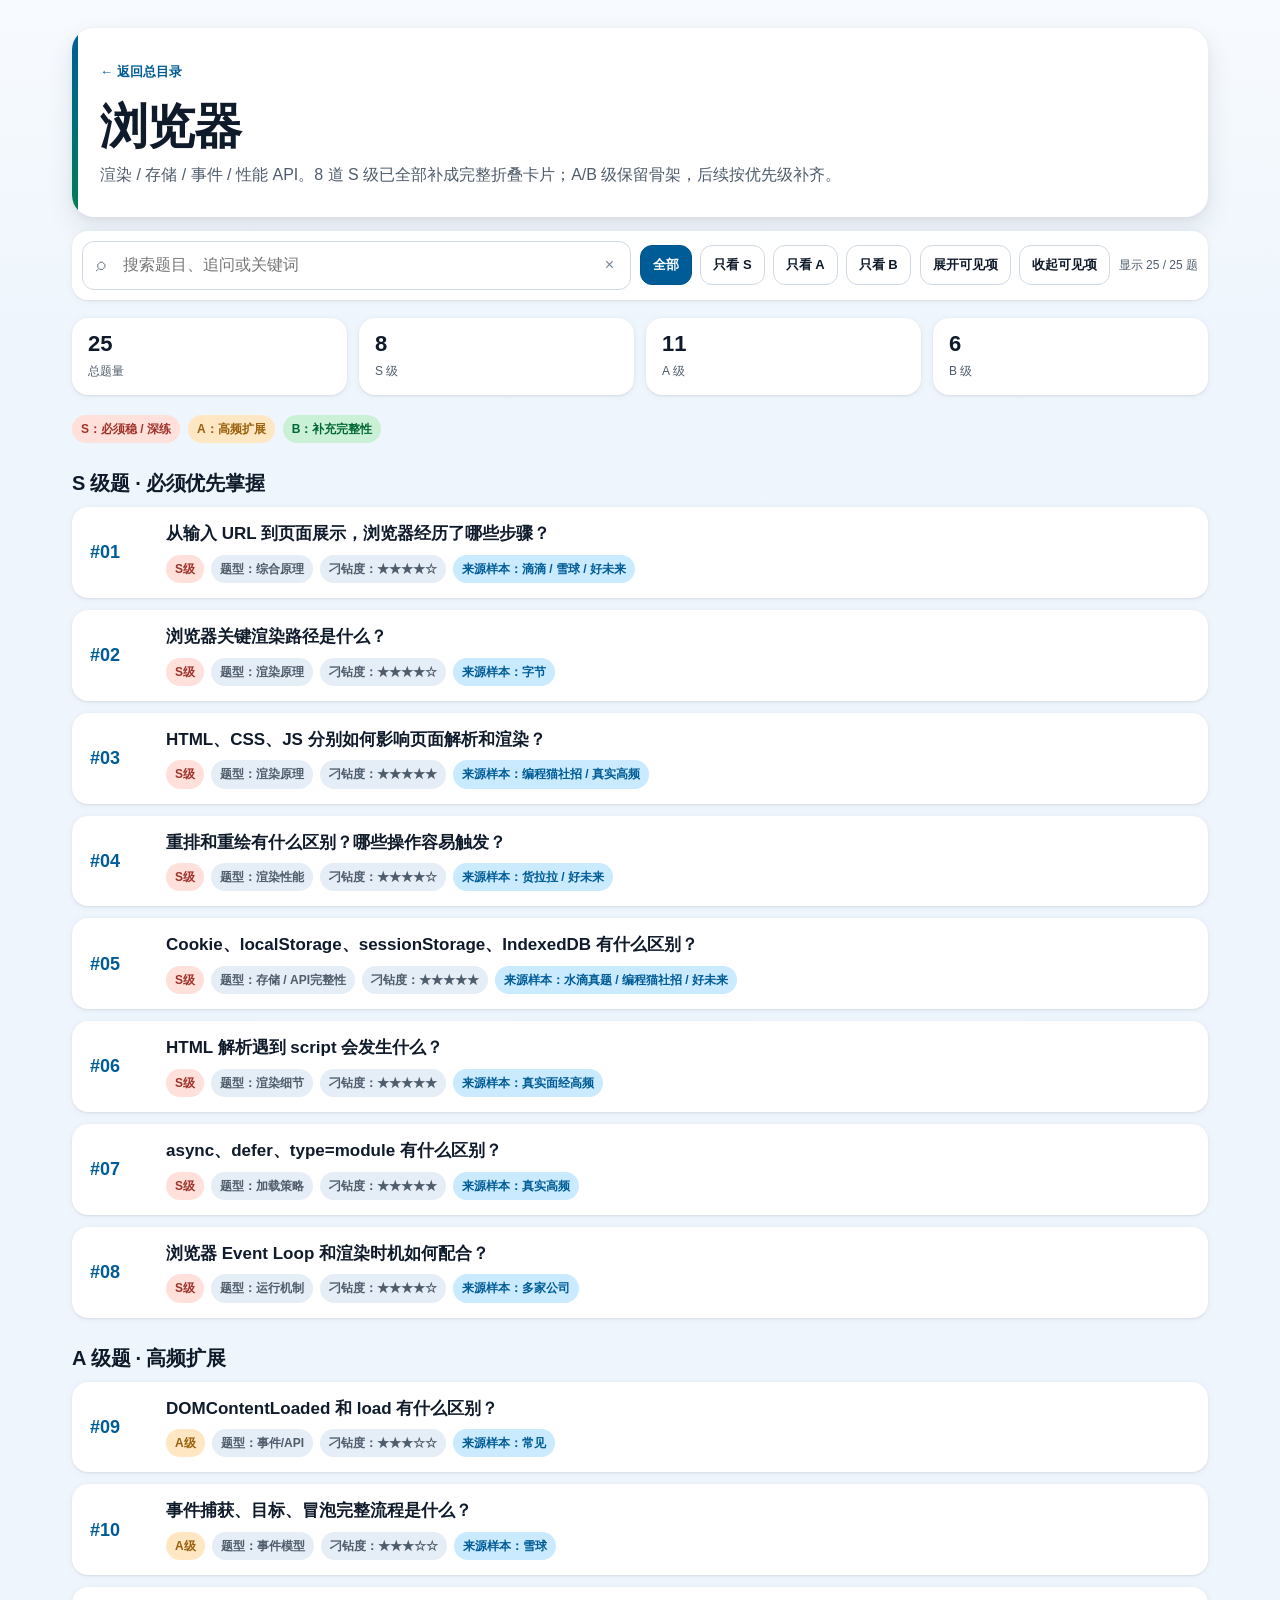
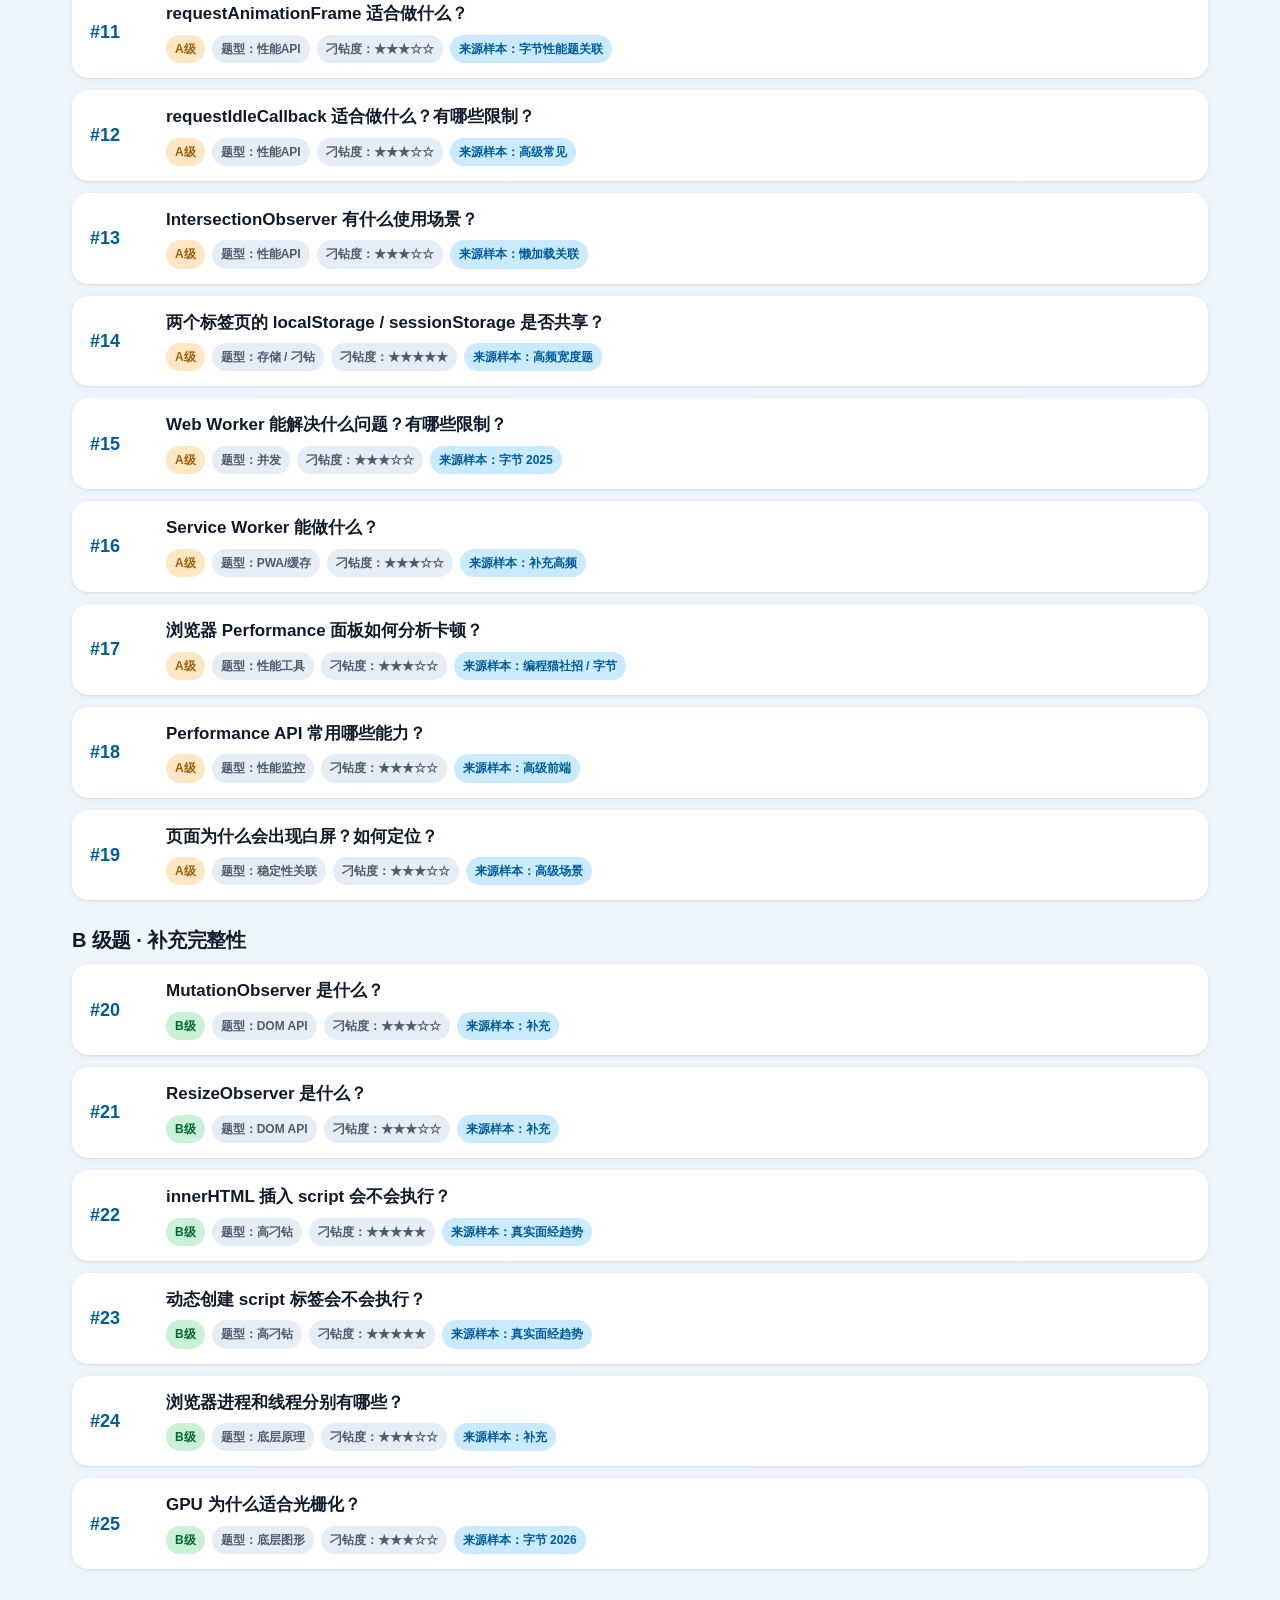
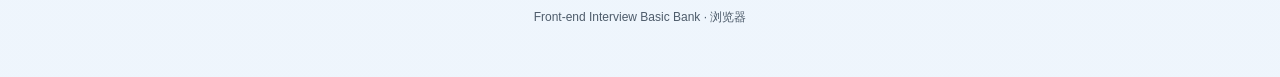
==== commit af5c5896: "补全动画效果" ====
--- a/browser.html
+++ b/browser.html
@@ -1,33 +1,14 @@
 <!DOCTYPE html>
-<html lang="zh-CN"><head><meta charset="utf-8"/><meta content="width=device-width,initial-scale=1" name="viewport"/><title>浏览器｜前端基础题库</title><style>
-:root{--bg:#f5f7fb;--paper:#fff;--text:#172033;--muted:#667085;--line:#e4e7ec;--primary:#2563eb;--primary-soft:#eff6ff;--accent:#7c3aed;--accent-soft:#f5f3ff;--warn:#b45309;--warn-soft:#fffbeb;--danger:#b91c1c;--danger-soft:#fef2f2;--good:#047857;--good-soft:#ecfdf5;--shadow:0 10px 28px rgba(16,24,40,.07)}
-*{box-sizing:border-box}body{margin:0;background:var(--bg);color:var(--text);font-family:-apple-system,BlinkMacSystemFont,"Segoe UI","PingFang SC","Microsoft YaHei",sans-serif;line-height:1.7}.page{max-width:1180px;margin:auto;padding:28px}.hero{background:linear-gradient(135deg,var(--primary-soft),var(--accent-soft));border:1px solid var(--line);border-radius:24px;padding:30px;box-shadow:var(--shadow)}h1{margin:4px 0 8px;font-size:32px}.hero p{margin:0;color:var(--muted)}.back{display:inline-block;margin-bottom:10px;color:var(--primary);text-decoration:none;font-size:13px}.toolbar{display:flex;gap:8px;flex-wrap:wrap;margin-top:18px}.btn{border:1px solid var(--line);background:var(--paper);padding:8px 12px;border-radius:10px;cursor:pointer}.legend{display:flex;gap:8px;flex-wrap:wrap;margin:18px 0}.pill{padding:5px 9px;border-radius:999px;border:1px solid var(--line);font-size:12px}.s{background:var(--danger-soft);color:var(--danger)}.a{background:var(--warn-soft);color:var(--warn)}.b{background:var(--good-soft);color:var(--good)}.question-card{background:var(--paper);border:1px solid var(--line);border-radius:16px;margin:12px 0;box-shadow:var(--shadow);overflow:hidden}.head{display:grid;grid-template-columns:70px 1fr;gap:12px;padding:16px 18px;cursor:pointer}.rank{font-weight:900;font-size:18px}.title{font-weight:800;font-size:17px}.meta{display:flex;gap:7px;flex-wrap:wrap;margin-top:7px}.tag{font-size:11px;padding:4px 8px;border-radius:999px;border:1px solid var(--line);background:var(--bg);color:var(--muted)}.source{background:var(--primary-soft);color:var(--primary)}.body{display:none;padding:0 18px 18px;border-top:1px solid var(--line)}.question-card.open .body{display:block}.note{margin-top:12px;background:var(--accent-soft);border-left:4px solid var(--accent);padding:12px 14px;border-radius:10px}.placeholder{margin-top:10px;background:var(--primary-soft);border-left:4px solid var(--primary);padding:12px 14px;border-radius:10px;color:var(--muted)}.section{margin:26px 0 10px;font-size:20px}.index-grid{display:grid;grid-template-columns:repeat(3,1fr);gap:14px;margin-top:22px}.module{display:block;text-decoration:none;color:var(--text);background:var(--paper);border:1px solid var(--line);border-radius:16px;padding:18px;box-shadow:var(--shadow)}.module:hover{border-color:var(--primary)}.module strong{font-size:19px}.module small{display:block;color:var(--muted);margin-top:4px}.footer{text-align:center;color:var(--muted);font-size:12px;padding:28px}.summary{display:grid;grid-template-columns:repeat(4,1fr);gap:12px;margin:18px 0}.summary div{background:var(--paper);border:1px solid var(--line);border-radius:14px;padding:14px}.summary strong{display:block;font-size:22px}
-@media(max-width:800px){.page{padding:14px}.index-grid{grid-template-columns:1fr}.summary{grid-template-columns:repeat(2,1fr)}.head{grid-template-columns:55px 1fr}}
-
-details{border:1px solid var(--line);border-radius:12px;margin-top:10px;overflow:hidden}
-summary{cursor:pointer;list-style:none;padding:11px 13px;font-weight:750;background:var(--bg)}
-summary::-webkit-details-marker{display:none}
-summary:before{content:"▸";display:inline-block;margin-right:7px;color:var(--primary)}
-details[open] summary:before{content:"▾"}
-.detail-content{padding:13px 14px}
-.outline{display:grid;gap:8px}
-.outline-item{background:var(--primary-soft);padding:9px 11px;border-radius:9px}
-.answer{background:var(--primary-soft);border-left:4px solid var(--primary);padding:13px 15px;border-radius:10px;white-space:pre-line}
-.analysis{background:var(--accent-soft);border-left:4px solid var(--accent);padding:13px 15px;border-radius:10px}
-.qa{border:1px solid var(--line);border-radius:10px;padding:11px 12px;margin:8px 0}
-.qa strong{color:var(--primary)}
-.memory{background:var(--good-soft);border-left:4px solid var(--good);padding:12px 14px;border-radius:10px;font-weight:700}
-.loss{background:var(--danger-soft);border-left:4px solid var(--danger);padding:12px 14px;border-radius:10px}
-.deps{background:var(--warn-soft);border-left:4px solid var(--warn);padding:12px 14px;border-radius:10px}
-</style></head>
-<body><div class="page">
+<html lang="zh-CN"><head><meta charset="utf-8"/><meta content="width=device-width,initial-scale=1" name="viewport"/><title>浏览器｜前端基础题库</title><link rel="stylesheet" href="assets/basic.css"></head>
+<body class="bank-page">
+<a class="skip-link" href="#main-content">跳到主要内容</a><div id="main-content" class="page">
 <header class="hero"><a class="back" href="index.html">← 返回总目录</a><h1>浏览器</h1><p>渲染 / 存储 / 事件 / 性能 API。8 道 S 级已全部补成完整折叠卡片；A/B 级保留骨架，后续按优先级补齐。</p>
-<div class="toolbar"><button class="btn" onclick="filterGrade('ALL')">全部</button><button class="btn" onclick="filterGrade('S')">只看 S</button><button class="btn" onclick="filterGrade('A')">只看 A</button><button class="btn" onclick="filterGrade('B')">只看 B</button><button class="btn" onclick="document.querySelectorAll('.question-card').forEach(x=&gt;x.classList.remove('open'))">全部收起</button></div></header>
+<div class="toolbar"><button class="btn" data-action="filter-grade" data-filter-grade="ALL" aria-pressed="true">全部</button><button class="btn" data-action="filter-grade" data-filter-grade="S" aria-pressed="false">只看 S</button><button class="btn" data-action="filter-grade" data-filter-grade="A" aria-pressed="false">只看 A</button><button class="btn" data-action="filter-grade" data-filter-grade="B" aria-pressed="false">只看 B</button><button class="btn" data-action="expand-visible">展开可见项</button><button class="btn" data-action="collapse-visible">收起可见项</button></div></header>
 <section class="summary"><div><strong>25</strong><span>总题量</span></div><div><strong>8</strong><span>S 级</span></div><div><strong>11</strong><span>A 级</span></div><div><strong>6</strong><span>B 级</span></div></section>
 <div class="legend"><span class="pill s">S：必须稳 / 深练</span><span class="pill a">A：高频扩展</span><span class="pill b">B：补充完整性</span></div>
 <h2 class="section">S 级题 · 必须优先掌握</h2>
 <article class="question-card" data-grade="S">
-<div class="head" onclick="this.parentElement.classList.toggle('open')">
+<div class="head" data-action="toggle-card" role="button" tabindex="0" aria-expanded="false">
 <div class="rank">#01</div>
 <div>
 <div class="title">从输入 URL 到页面展示，浏览器经历了哪些步骤？</div>
@@ -52,7 +33,7 @@
 后续页面并不是结束了：图片、字体、异步脚本还可能继续加载，JS 也可能继续修改 DOM/CSS，触发新的 style、layout、paint 或 composite。</div></div></details><details><summary>答案整体解析</summary><div class="detail-content"><div class="analysis">这是一道综合题，面试官通常不是要求背浏览器源码，而是在看你能否把“网络 → 解析 → 渲染”三个知识域串起来。高级岗位还会继续从其中任一点深挖。</div></div></details><details><summary>高频追问 + 答案</summary><div class="detail-content"><div class="qa"><strong>追问 1：DNS 前浏览器会不会先看缓存？</strong><div>会。HTTP 缓存、Service Worker、浏览器自身策略等都可能影响是否真的发起网络请求；DNS 自身也有多级缓存。</div></div><div class="qa"><strong>追问 2：HTTPS 比 HTTP 多了什么？</strong><div>核心多 TLS：证书校验、密钥协商与加密通道建立。具体握手次数取决于 TLS 版本、连接复用等。</div></div><div class="qa"><strong>追问 3：拿到 HTML 后为什么不是直接 Paint？</strong><div>还需要解析 DOM/CSSOM、样式计算和 Layout，浏览器才知道元素长什么样、放在哪里。</div></div><div class="qa"><strong>追问 4：这个过程中哪些指标最常用于首屏分析？</strong><div>TTFB 反映响应等待，FCP 反映首次内容绘制，LCP 反映最大内容绘制；还应结合资源瀑布、主线程 Long Task 等定位。</div></div></div></details><details><summary>失分点 / 易错点</summary><div class="detail-content"><div class="loss">常见失分：只讲 DNS/TCP/HTTP，或者只讲 DOM/CSSOM，缺少完整跨层链路。</div></div></details><details><summary>记忆钩子</summary><div class="detail-content"><div class="memory">URL → DNS/连接 → HTTP → DOM/CSSOM → Style → Layout → Paint → Composite。</div></div></details><details><summary>前置知识 / 关联知识</summary><div class="detail-content"><div class="deps">前置：DNS、TCP/TLS、HTTP、DOM/CSSOM。关联：缓存、性能指标、关键渲染路径。</div></div></details></div>
 </article>
 <article class="question-card" data-grade="S">
-<div class="head" onclick="this.parentElement.classList.toggle('open')">
+<div class="head" data-action="toggle-card" role="button" tabindex="0" aria-expanded="false">
 <div class="rank">#02</div>
 <div>
 <div class="title">浏览器关键渲染路径是什么？</div>
@@ -71,7 +52,7 @@
 性能优化时，我们关注的是如何减少关键资源数量和体积、减少解析和主线程工作、避免不必要的 Layout/Paint。例如关键 CSS 尽快到达、非关键 JS 延后、首屏资源减少、图片尺寸明确、避免长任务阻塞主线程等。</div></div></details><details><summary>答案整体解析</summary><div class="detail-content"><div class="analysis">这题与“浏览器渲染流程”类似，但重点更偏首屏关键路径和优化思路。不要把 Render Tree 当成所有现代浏览器实现都必须原样存在的固定内部对象；面试表达用 DOM/CSSOM→style→layout→paint 更稳。</div></div></details><details><summary>高频追问 + 答案</summary><div class="detail-content"><div class="qa"><strong>追问 1：CSS 为什么常被称为 render-blocking？</strong><div>页面需要样式信息才能正确完成样式计算和首次渲染；关键样式表未就绪时，浏览器通常不会贸然呈现未样式化内容。</div></div><div class="qa"><strong>追问 2：Layout 和 Paint 分别算什么？</strong><div>Layout 解决几何位置与尺寸；Paint 解决每个像素区域要绘制什么视觉内容。</div></div><div class="qa"><strong>追问 3：Composite 为什么可能不需要重新 Layout/Paint？</strong><div>某些 transform、opacity 等变化可在已有图层上直接由合成阶段处理，因此常用于高频动画。</div></div><div class="qa"><strong>追问 4：如何缩短关键渲染路径？</strong><div>减少关键请求链、压缩/拆分资源、关键 CSS、延迟非关键脚本、优化字体和首屏图片、减少主线程长任务。</div></div></div></details><details><summary>失分点 / 易错点</summary><div class="detail-content"><div class="loss">常见失分：只会背 Render Tree，却不能解释每一步解决什么问题。</div></div></details><details><summary>记忆钩子</summary><div class="detail-content"><div class="memory">DOM/CSSOM → Style → Layout → Paint → Composite。</div></div></details><details><summary>前置知识 / 关联知识</summary><div class="detail-content"><div class="deps">前置：HTML/CSS解析。关联：FCP/LCP、资源优先级、GPU合成。</div></div></details></div>
 </article>
 <article class="question-card" data-grade="S">
-<div class="head" onclick="this.parentElement.classList.toggle('open')">
+<div class="head" data-action="toggle-card" role="button" tabindex="0" aria-expanded="false">
 <div class="rank">#03</div>
 <div>
 <div class="title">HTML、CSS、JS 分别如何影响页面解析和渲染？</div>
@@ -94,7 +75,7 @@
 所以优化上通常会让关键 CSS 尽早可用，把非关键脚本 defer/async/module 化，并减少会阻塞主线程的同步脚本。</div></div></details><details><summary>答案整体解析</summary><div class="detail-content"><div class="analysis">这题最容易答错成“CSS 阻塞 HTML 解析”。更准确的说法是：CSS 通常不直接阻塞 parser 构建 DOM，但会阻塞渲染，并可能间接延迟依赖样式的脚本执行。</div></div></details><details><summary>高频追问 + 答案</summary><div class="detail-content"><div class="qa"><strong>追问 1：CSS 会阻塞 DOM 构建吗？</strong><div>通常 CSS 下载本身不会像同步 script 那样暂停 HTML parser；但它会影响 CSSOM/渲染，也可能让脚本等待。</div></div><div class="qa"><strong>追问 2：为什么普通 script 会阻塞 parser？</strong><div>因为脚本可能同步修改当前文档，浏览器需要先保证脚本执行结果，再继续按正确文档状态解析。</div></div><div class="qa"><strong>追问 3：把 script 放 body 底部和 defer 有什么区别？</strong><div>都可减少阻塞首部 HTML 解析，但 defer 更明确地允许并行下载并在文档解析后按顺序执行。</div></div><div class="qa"><strong>追问 4：CSS 加载慢为什么可能让页面白屏更久？</strong><div>关键样式没准备好，浏览器会推迟正确样式下的首次绘制；同时相关脚本也可能被延迟。</div></div></div></details><details><summary>失分点 / 易错点</summary><div class="detail-content"><div class="loss">高频易错：直接说“CSS 会阻塞 HTML 解析”，表达不够准确。</div></div></details><details><summary>记忆钩子</summary><div class="detail-content"><div class="memory">HTML 负责 DOM；CSS 多数阻塞“画”，不直接阻塞 parser；同步 script 会卡 parser。</div></div></details><details><summary>前置知识 / 关联知识</summary><div class="detail-content"><div class="deps">前置：DOM/CSSOM、script加载。关联：async/defer、FCP、关键CSS。</div></div></details></div>
 </article>
 <article class="question-card" data-grade="S">
-<div class="head" onclick="this.parentElement.classList.toggle('open')">
+<div class="head" data-action="toggle-card" role="button" tabindex="0" aria-expanded="false">
 <div class="rank">#04</div>
 <div>
 <div class="title">重排和重绘有什么区别？哪些操作容易触发？</div>
@@ -115,7 +96,7 @@
 另外一个高级前端常见问题是 layout thrashing：代码里反复写样式、马上读取 offsetWidth/getBoundingClientRect 等布局信息，浏览器为了返回最新值不得不提前同步计算 Layout。优化时应批量读、批量写，减少强制同步布局。</div></div></details><details><summary>答案整体解析</summary><div class="detail-content"><div class="analysis">这题不要机械背 CSS 属性表，因为现代渲染引擎优化很多。更重要的是理解“几何变化”和“视觉变化”的层次，以及如何避免读写交错。</div></div></details><details><summary>高频追问 + 答案</summary><div class="detail-content"><div class="qa"><strong>追问 1：transform 为什么常用于动画？</strong><div>transform 通常可以在合成阶段处理，不改变普通文档流几何，很多场景能避免 Layout，并可能避免大范围 Paint。</div></div><div class="qa"><strong>追问 2：读取 offsetWidth 为什么有时会很贵？</strong><div>如果前面存在尚未处理的样式/DOM 写操作，为了返回最新几何值，浏览器可能被迫立即 flush style/layout。</div></div><div class="qa"><strong>追问 3：如何优化大量 DOM 更新？</strong><div>减少逐个读写交错，批量修改，合理使用 class，虚拟列表/分片任务，动画优先 transform/opacity。</div></div><div class="qa"><strong>追问 4：visibility:hidden 和 display:none 哪个更可能触发布局？</strong><div>display:none 改变元素是否参与布局，通常涉及 Layout；visibility:hidden 保留布局空间，主要影响绘制/可见性。</div></div></div></details><details><summary>失分点 / 易错点</summary><div class="detail-content"><div class="loss">常见失分：把重排/重绘只背成属性名单，无法讲 forced layout 和优化方法。</div></div></details><details><summary>记忆钩子</summary><div class="detail-content"><div class="memory">Layout 算“放哪多大”；Paint 算“长什么样”；读写交错最危险。</div></div></details><details><summary>前置知识 / 关联知识</summary><div class="detail-content"><div class="deps">前置：渲染流水线。关联：Performance、rAF、CSS动画。</div></div></details></div>
 </article>
 <article class="question-card" data-grade="S">
-<div class="head" onclick="this.parentElement.classList.toggle('open')">
+<div class="head" data-action="toggle-card" role="button" tabindex="0" aria-expanded="false">
 <div class="rank">#05</div>
 <div>
 <div class="title">Cookie、localStorage、sessionStorage、IndexedDB 有什么区别？</div>
@@ -140,7 +121,7 @@
 认证敏感信息不要因为“方便”就一律放 localStorage；要结合 XSS/CSRF 风险选择方案。</div></div></details><details><summary>答案整体解析</summary><div class="detail-content"><div class="analysis">这是水滴真实失分题的扩展版。高级前端至少应该从 4~5 个固定维度比较，而不是回答“Cookie 存用户信息，localStorage 存 key-value”。</div></div></details><details><summary>高频追问 + 答案</summary><div class="detail-content"><div class="qa"><strong>追问 1：localStorage 为什么不适合大量高频数据？</strong><div>API 同步，会阻塞主线程；容量和结构能力也不如 IndexedDB。</div></div><div class="qa"><strong>追问 2：sessionStorage 两个 tab 会共享吗？</strong><div>一般按顶级浏览上下文/标签页隔离；即使同源，不应把它当成跨 tab 的共享存储。</div></div><div class="qa"><strong>追问 3：Cookie 为什么会带来额外网络开销？</strong><div>符合作用域规则的 Cookie 会附带在请求头中，过多/过大的 Cookie 会增加请求体积。</div></div><div class="qa"><strong>追问 4：跨子域为什么 Cookie 可以而 localStorage 不可以直接共享？</strong><div>Cookie 有 Domain 作用域机制；localStorage 按 origin 隔离，不提供父域共享配置。</div></div></div></details><details><summary>失分点 / 易错点</summary><div class="detail-content"><div class="loss">你的真实失分：比较维度不对，没有说请求携带、生命周期、安全和服务端能力。</div></div></details><details><summary>记忆钩子</summary><div class="detail-content"><div class="memory">Cookie 跟请求；localStorage 长存同步；sessionStorage 单会话；IndexedDB 大数据异步。</div></div></details><details><summary>前置知识 / 关联知识</summary><div class="detail-content"><div class="deps">前置：同源策略。关联：Cookie安全、SSO、离线缓存。</div></div></details></div>
 </article>
 <article class="question-card" data-grade="S">
-<div class="head" onclick="this.parentElement.classList.toggle('open')">
+<div class="head" data-action="toggle-card" role="button" tabindex="0" aria-expanded="false">
 <div class="rank">#06</div>
 <div>
 <div class="title">HTML 解析遇到 script 会发生什么？</div>
@@ -163,7 +144,7 @@
 如果希望脚本不阻塞 HTML 解析，可以根据依赖关系使用 defer、async 或 module。</div></div></details><details><summary>答案整体解析</summary><div class="detail-content"><div class="analysis">这是一类真实面试常见的“浏览器细节题”。回答出 preload scanner 会比只说“script 阻塞”更完整，但不要把扫描器说成所有浏览器内部绝对一致的实现细节。</div></div></details><details><summary>高频追问 + 答案</summary><div class="detail-content"><div class="qa"><strong>追问 1：为什么浏览器不直接继续解析，等脚本以后执行？</strong><div>因为脚本可以同步改变文档，例如 document.write、插入/删除 DOM；继续解析可能产生错误顺序。</div></div><div class="qa"><strong>追问 2：preload scanner 有什么作用？</strong><div>在主 parser 因脚本等原因暂停时，提前发现未来需要的资源并开始下载，减少网络空闲。</div></div><div class="qa"><strong>追问 3：动态创建的 script 也会阻塞 parser 吗？</strong><div>通常不是 parser-inserted 的同步脚本，因此执行/加载语义不同；要结合 async 属性和插入方式看。</div></div><div class="qa"><strong>追问 4：script 放 head 就一定差吗？</strong><div>不一定。如果使用 defer/module，或者脚本非常关键且小，放 head 也可以。关键是下载和执行是否阻塞关键路径。</div></div></div></details><details><summary>失分点 / 易错点</summary><div class="detail-content"><div class="loss">常见失分：只说“遇 script 就下载执行”，没说明 parser 是否暂停、外链/内联和属性差异。</div></div></details><details><summary>记忆钩子</summary><div class="detail-content"><div class="memory">普通 classic script：parser 停 → 脚本下/执行 → parser 继续。</div></div></details><details><summary>前置知识 / 关联知识</summary><div class="detail-content"><div class="deps">前置：HTML parser、JS执行。关联：async/defer、preload scanner、CSS阻塞。</div></div></details></div>
 </article>
 <article class="question-card" data-grade="S">
-<div class="head" onclick="this.parentElement.classList.toggle('open')">
+<div class="head" data-action="toggle-card" role="button" tabindex="0" aria-expanded="false">
 <div class="rank">#07</div>
 <div>
 <div class="title">async、defer、type=module 有什么区别？</div>
@@ -186,7 +167,7 @@
 如果 module 再加 async，则模块及依赖准备好后尽快执行，不再遵循普通 module 的等待/排序语义。</div></div></details><details><summary>答案整体解析</summary><div class="detail-content"><div class="analysis">面试里最容易混的是“async/defer 都异步所以一样”。核心差异是执行时机与顺序保证。</div></div></details><details><summary>高频追问 + 答案</summary><div class="detail-content"><div class="qa"><strong>追问 1：多个 defer 会按顺序吗？</strong><div>parser-inserted 的外部 defer classic scripts 会按文档顺序执行。</div></div><div class="qa"><strong>追问 2：多个 async 会按顺序吗？</strong><div>不保证，通常是谁先准备好谁先执行。</div></div><div class="qa"><strong>追问 3：module 为什么默认接近 defer？</strong><div>模块需要加载依赖图，而且设计上不会像普通同步 classic script 那样阻塞 HTML parser；默认在文档解析完成后执行。</div></div><div class="qa"><strong>追问 4：DOMContentLoaded 会等 defer/module 吗？</strong><div>通常会等待 defer 脚本和普通 module 脚本执行完成；async 脚本则不按这一规则与 DOMContentLoaded 固定绑定。</div></div></div></details><details><summary>失分点 / 易错点</summary><div class="detail-content"><div class="loss">常见失分：只回答“async 异步，defer 延迟”，没有讲顺序和 DOMContentLoaded。</div></div></details><details><summary>记忆钩子</summary><div class="detail-content"><div class="memory">async：先下完先跑；defer：解析完按序跑；module：默认像 defer + 模块依赖图。</div></div></details><details><summary>前置知识 / 关联知识</summary><div class="detail-content"><div class="deps">前置：HTML parser、script。关联：DOMContentLoaded、ES Module、CORS。</div></div></details></div>
 </article>
 <article class="question-card" data-grade="S">
-<div class="head" onclick="this.parentElement.classList.toggle('open')">
+<div class="head" data-action="toggle-card" role="button" tabindex="0" aria-expanded="false">
 <div class="rank">#08</div>
 <div>
 <div class="title">浏览器 Event Loop 和渲染时机如何配合？</div>
@@ -207,7 +188,7 @@
 需要注意两点。第一，不是每个宏任务后浏览器都必须立刻渲染，浏览器会根据刷新率、页面状态等调度。第二，如果一个 task 很长，或者微任务不断产生新微任务，渲染机会就会被推迟，因此会出现卡顿、掉帧甚至交互延迟。</div></div></details><details><summary>答案整体解析</summary><div class="detail-content"><div class="analysis">这题和 JS Event Loop 的区别在于加入了“浏览器渲染机会”。不要死背“每个宏任务后渲染一次”。</div></div></details><details><summary>高频追问 + 答案</summary><div class="detail-content"><div class="qa"><strong>追问 1：Promise 微任务太多会不会阻塞渲染？</strong><div>会。如果微任务队列长时间清不完，主线程无法进入下一次渲染机会。</div></div><div class="qa"><strong>追问 2：requestAnimationFrame 和 setTimeout 做动画谁更合适？</strong><div>rAF 与浏览器渲染节奏同步，后台标签页还可自动降频/暂停，通常更适合视觉动画。</div></div><div class="qa"><strong>追问 3：nextTick 后为什么有时还要 rAF？</strong><div>Vue nextTick 主要保证 DOM patch 已完成；rAF 更接近浏览器下一次渲染前的帧时机。若要等真实绘制相关阶段，需要区分这两个层次。</div></div><div class="qa"><strong>追问 4：Long Task 为什么影响 INP？</strong><div>长时间占用主线程会让输入事件无法及时执行和完成后续渲染，从而增加交互延迟。</div></div></div></details><details><summary>失分点 / 易错点</summary><div class="detail-content"><div class="loss">常见失分：把浏览器事件循环回答成纯 JS 输出题，没有提渲染 opportunity。</div></div></details><details><summary>记忆钩子</summary><div class="detail-content"><div class="memory">Task → 清 Microtasks → 可能进入渲染机会；rAF 在画之前。不是每个 Task 必画。</div></div></details><details><summary>前置知识 / 关联知识</summary><div class="detail-content"><div class="deps">前置：Event Loop、宏微任务。关联：rAF、Long Task、INP、Vue nextTick。</div></div></details></div>
 </article><h2 class="section">A 级题 · 高频扩展</h2>
 <article class="question-card" data-grade="A">
-<div class="head" onclick="this.parentElement.classList.toggle('open')">
+<div class="head" data-action="toggle-card" role="button" tabindex="0" aria-expanded="false">
 <div class="rank">#09</div>
 <div>
 <div class="title">DOMContentLoaded 和 load 有什么区别？</div>
@@ -225,7 +206,7 @@
 </div>
 </article>
 <article class="question-card" data-grade="A">
-<div class="head" onclick="this.parentElement.classList.toggle('open')">
+<div class="head" data-action="toggle-card" role="button" tabindex="0" aria-expanded="false">
 <div class="rank">#10</div>
 <div>
 <div class="title">事件捕获、目标、冒泡完整流程是什么？</div>
@@ -243,7 +224,7 @@
 </div>
 </article>
 <article class="question-card" data-grade="A">
-<div class="head" onclick="this.parentElement.classList.toggle('open')">
+<div class="head" data-action="toggle-card" role="button" tabindex="0" aria-expanded="false">
 <div class="rank">#11</div>
 <div>
 <div class="title">requestAnimationFrame 适合做什么？</div>
@@ -261,7 +242,7 @@
 </div>
 </article>
 <article class="question-card" data-grade="A">
-<div class="head" onclick="this.parentElement.classList.toggle('open')">
+<div class="head" data-action="toggle-card" role="button" tabindex="0" aria-expanded="false">
 <div class="rank">#12</div>
 <div>
 <div class="title">requestIdleCallback 适合做什么？有哪些限制？</div>
@@ -279,7 +260,7 @@
 </div>
 </article>
 <article class="question-card" data-grade="A">
-<div class="head" onclick="this.parentElement.classList.toggle('open')">
+<div class="head" data-action="toggle-card" role="button" tabindex="0" aria-expanded="false">
 <div class="rank">#13</div>
 <div>
 <div class="title">IntersectionObserver 有什么使用场景？</div>
@@ -297,7 +278,7 @@
 </div>
 </article>
 <article class="question-card" data-grade="A">
-<div class="head" onclick="this.parentElement.classList.toggle('open')">
+<div class="head" data-action="toggle-card" role="button" tabindex="0" aria-expanded="false">
 <div class="rank">#14</div>
 <div>
 <div class="title">两个标签页的 localStorage / sessionStorage 是否共享？</div>
@@ -315,7 +296,7 @@
 </div>
 </article>
 <article class="question-card" data-grade="A">
-<div class="head" onclick="this.parentElement.classList.toggle('open')">
+<div class="head" data-action="toggle-card" role="button" tabindex="0" aria-expanded="false">
 <div class="rank">#15</div>
 <div>
 <div class="title">Web Worker 能解决什么问题？有哪些限制？</div>
@@ -333,7 +314,7 @@
 </div>
 </article>
 <article class="question-card" data-grade="A">
-<div class="head" onclick="this.parentElement.classList.toggle('open')">
+<div class="head" data-action="toggle-card" role="button" tabindex="0" aria-expanded="false">
 <div class="rank">#16</div>
 <div>
 <div class="title">Service Worker 能做什么？</div>
@@ -351,7 +332,7 @@
 </div>
 </article>
 <article class="question-card" data-grade="A">
-<div class="head" onclick="this.parentElement.classList.toggle('open')">
+<div class="head" data-action="toggle-card" role="button" tabindex="0" aria-expanded="false">
 <div class="rank">#17</div>
 <div>
 <div class="title">浏览器 Performance 面板如何分析卡顿？</div>
@@ -369,7 +350,7 @@
 </div>
 </article>
 <article class="question-card" data-grade="A">
-<div class="head" onclick="this.parentElement.classList.toggle('open')">
+<div class="head" data-action="toggle-card" role="button" tabindex="0" aria-expanded="false">
 <div class="rank">#18</div>
 <div>
 <div class="title">Performance API 常用哪些能力？</div>
@@ -387,7 +368,7 @@
 </div>
 </article>
 <article class="question-card" data-grade="A">
-<div class="head" onclick="this.parentElement.classList.toggle('open')">
+<div class="head" data-action="toggle-card" role="button" tabindex="0" aria-expanded="false">
 <div class="rank">#19</div>
 <div>
 <div class="title">页面为什么会出现白屏？如何定位？</div>
@@ -405,7 +386,7 @@
 </div>
 </article><h2 class="section">B 级题 · 补充完整性</h2>
 <article class="question-card" data-grade="B">
-<div class="head" onclick="this.parentElement.classList.toggle('open')">
+<div class="head" data-action="toggle-card" role="button" tabindex="0" aria-expanded="false">
 <div class="rank">#20</div>
 <div>
 <div class="title">MutationObserver 是什么？</div>
@@ -423,7 +404,7 @@
 </div>
 </article>
 <article class="question-card" data-grade="B">
-<div class="head" onclick="this.parentElement.classList.toggle('open')">
+<div class="head" data-action="toggle-card" role="button" tabindex="0" aria-expanded="false">
 <div class="rank">#21</div>
 <div>
 <div class="title">ResizeObserver 是什么？</div>
@@ -441,7 +422,7 @@
 </div>
 </article>
 <article class="question-card" data-grade="B">
-<div class="head" onclick="this.parentElement.classList.toggle('open')">
+<div class="head" data-action="toggle-card" role="button" tabindex="0" aria-expanded="false">
 <div class="rank">#22</div>
 <div>
 <div class="title">innerHTML 插入 script 会不会执行？</div>
@@ -459,7 +440,7 @@
 </div>
 </article>
 <article class="question-card" data-grade="B">
-<div class="head" onclick="this.parentElement.classList.toggle('open')">
+<div class="head" data-action="toggle-card" role="button" tabindex="0" aria-expanded="false">
 <div class="rank">#23</div>
 <div>
 <div class="title">动态创建 script 标签会不会执行？</div>
@@ -477,7 +458,7 @@
 </div>
 </article>
 <article class="question-card" data-grade="B">
-<div class="head" onclick="this.parentElement.classList.toggle('open')">
+<div class="head" data-action="toggle-card" role="button" tabindex="0" aria-expanded="false">
 <div class="rank">#24</div>
 <div>
 <div class="title">浏览器进程和线程分别有哪些？</div>
@@ -495,7 +476,7 @@
 </div>
 </article>
 <article class="question-card" data-grade="B">
-<div class="head" onclick="this.parentElement.classList.toggle('open')">
+<div class="head" data-action="toggle-card" role="button" tabindex="0" aria-expanded="false">
 <div class="rank">#25</div>
 <div>
 <div class="title">GPU 为什么适合光栅化？</div>
@@ -514,5 +495,5 @@
 </article>
 <div class="footer">Front-end Interview Basic Bank · 浏览器</div>
 </div>
-<script>function filterGrade(g){document.querySelectorAll('.question-card').forEach(c=>c.style.display=(g==='ALL'||c.dataset.grade===g)?'block':'none')}</script>
+<script src="assets/basic.js"></script>
 </body></html>
--- a/assets/basic.css
+++ b/assets/basic.css
@@ -0,0 +1,1485 @@
+:root {
+  color-scheme: light;
+  --bg: oklch(96.8% 0.012 248);
+  --paper: oklch(99.2% 0.004 248);
+  --paper-strong: oklch(100% 0 0);
+  --surface: oklch(94.3% 0.015 248);
+  --surface-warm: oklch(96.6% 0.022 88);
+  --text: oklch(22% 0.035 254);
+  --muted: oklch(47% 0.03 250);
+  --subtle: oklch(61% 0.026 250);
+  --line: oklch(88% 0.018 248);
+  --line-strong: oklch(79% 0.024 248);
+  --primary: oklch(45% 0.135 239);
+  --primary-soft: oklch(92% 0.045 236);
+  --accent: oklch(52% 0.118 162);
+  --accent-soft: oklch(92.5% 0.052 162);
+  --warn: oklch(54% 0.115 68);
+  --warn-soft: oklch(94% 0.055 78);
+  --danger: oklch(48% 0.145 28);
+  --danger-soft: oklch(94% 0.047 28);
+  --good: oklch(45% 0.12 154);
+  --good-soft: oklch(92% 0.053 154);
+  --code: oklch(19% 0.03 252);
+  --shadow-sm: 0 1px 2px rgba(20, 29, 45, .08), 0 1px 8px rgba(20, 29, 45, .05);
+  --shadow-md: 0 12px 28px rgba(20, 29, 45, .09), 0 2px 8px rgba(20, 29, 45, .05);
+  --radius-xs: 6px;
+  --radius-sm: 8px;
+  --radius-md: 12px;
+  --radius-lg: 16px;
+  --radius-xl: 22px;
+  --radius-pill: 999px;
+  --ease: cubic-bezier(.16, 1, .3, 1);
+}
+
+* {
+  box-sizing: border-box;
+}
+
+html {
+  scroll-behavior: smooth;
+}
+
+body {
+  margin: 0;
+  min-width: 320px;
+  background:
+    linear-gradient(180deg, oklch(98.5% 0.006 248), var(--bg) 340px),
+    var(--bg);
+  color: var(--text);
+  font-family: ui-sans-serif, -apple-system, BlinkMacSystemFont, "Segoe UI", "PingFang SC", "Microsoft YaHei", Arial, sans-serif;
+  line-height: 1.68;
+  -webkit-font-smoothing: antialiased;
+  -moz-osx-font-smoothing: grayscale;
+  text-rendering: optimizeLegibility;
+}
+
+button,
+input {
+  font: inherit;
+}
+
+button,
+a,
+summary,
+.head,
+.question-head {
+  touch-action: manipulation;
+}
+
+a {
+  color: inherit;
+}
+
+[hidden] {
+  display: none !important;
+}
+
+.sr-only {
+  position: absolute;
+  width: 1px;
+  height: 1px;
+  padding: 0;
+  margin: -1px;
+  overflow: hidden;
+  clip: rect(0, 0, 0, 0);
+  white-space: nowrap;
+  border: 0;
+}
+
+.skip-link {
+  position: fixed;
+  left: 18px;
+  top: 14px;
+  z-index: 50;
+  transform: translateY(-140%);
+  border-radius: var(--radius-sm);
+  background: var(--text);
+  color: var(--paper-strong);
+  padding: 9px 12px;
+  text-decoration: none;
+  transition: transform 160ms var(--ease);
+}
+
+.skip-link:focus {
+  transform: translateY(0);
+}
+
+:focus-visible {
+  outline: 3px solid color-mix(in oklch, var(--primary), white 35%);
+  outline-offset: 3px;
+}
+
+.page {
+  width: min(1180px, 100%);
+  margin: 0 auto;
+  padding: 28px max(22px, env(safe-area-inset-left)) 40px max(22px, env(safe-area-inset-right));
+}
+
+.home-page .page {
+  padding-top: 30px;
+}
+
+.hero {
+  position: relative;
+  overflow: hidden;
+  border-radius: var(--radius-xl);
+  background: var(--paper-strong);
+  padding: 28px;
+  box-shadow: var(--shadow-md);
+}
+
+.hero::before {
+  content: "";
+  position: absolute;
+  inset: 0 auto 0 0;
+  width: 6px;
+  background: linear-gradient(180deg, var(--primary), var(--accent));
+}
+
+.eyebrow,
+.section-kicker {
+  color: var(--primary);
+  font-size: 12px;
+  font-weight: 850;
+  letter-spacing: .08em;
+  text-transform: uppercase;
+}
+
+h1,
+h2,
+h3 {
+  text-wrap: balance;
+}
+
+h1 {
+  margin: 5px 0 10px;
+  max-width: 820px;
+  font-size: clamp(30px, 5vw, 48px);
+  line-height: 1.02;
+  letter-spacing: -.022em;
+}
+
+.hero p {
+  margin: 0;
+  max-width: 820px;
+  color: var(--muted);
+  text-wrap: pretty;
+}
+
+.back {
+  display: inline-flex;
+  min-height: 40px;
+  align-items: center;
+  gap: 6px;
+  margin: -4px 0 6px;
+  color: var(--primary);
+  font-size: 13px;
+  font-weight: 760;
+  text-decoration: none;
+}
+
+.toolbar {
+  display: flex;
+  flex-wrap: wrap;
+  gap: 9px;
+  margin-top: 18px;
+}
+
+.toolbar.study-controls {
+  position: sticky;
+  top: 0;
+  z-index: 20;
+  align-items: center;
+  margin: 14px 0 18px;
+  padding: 10px;
+  border-radius: var(--radius-lg);
+  background: color-mix(in oklch, var(--paper-strong), transparent 5%);
+  box-shadow: var(--shadow-sm);
+}
+
+.search-control {
+  position: relative;
+  flex: 1 1 280px;
+  min-width: min(100%, 260px);
+}
+
+.search-control input {
+  width: 100%;
+  min-height: 44px;
+  border: 1px solid var(--line);
+  border-radius: var(--radius-md);
+  background: var(--paper-strong);
+  color: var(--text);
+  padding: 10px 42px 10px 40px;
+}
+
+.search-control::before {
+  content: "⌕";
+  position: absolute;
+  left: 14px;
+  top: 50%;
+  transform: translateY(-52%);
+  color: var(--subtle);
+  font-size: 19px;
+}
+
+.clear-search {
+  position: absolute;
+  right: 5px;
+  top: 50%;
+  width: 34px;
+  min-width: 34px;
+  height: 34px;
+  min-height: 34px;
+  transform: translateY(-50%);
+  border: 0;
+  border-radius: var(--radius-sm);
+  background: transparent;
+  color: var(--subtle);
+  cursor: pointer;
+}
+
+.filter-group,
+.action-group {
+  display: flex;
+  flex-wrap: wrap;
+  gap: 8px;
+}
+
+.btn,
+.review-btn {
+  min-height: 40px;
+  border: 1px solid var(--line);
+  border-radius: var(--radius-md);
+  background: var(--paper-strong);
+  color: var(--text);
+  padding: 8px 12px;
+  font-size: 13px;
+  font-weight: 720;
+  cursor: pointer;
+  transition-property: transform, box-shadow, background-color, border-color, color;
+  transition-duration: 160ms;
+  transition-timing-function: var(--ease);
+}
+
+.btn:active,
+.review-btn:active,
+.module:active,
+.head:active,
+.question-head:active {
+  transform: scale(.98);
+}
+
+.btn[aria-pressed="true"] {
+  border-color: color-mix(in oklch, var(--primary), black 5%);
+  background: var(--primary);
+  color: var(--paper-strong);
+}
+
+.results-status {
+  display: inline-flex;
+  min-height: 36px;
+  align-items: center;
+  margin-left: auto;
+  color: var(--muted);
+  font-size: 12px;
+  font-variant-numeric: tabular-nums;
+}
+
+.summary,
+.stats {
+  display: grid;
+  grid-template-columns: repeat(4, minmax(0, 1fr));
+  gap: 12px;
+  margin: 18px 0 20px;
+}
+
+.summary div,
+.stat {
+  min-width: 0;
+  border-radius: var(--radius-lg);
+  background: var(--paper-strong);
+  padding: 14px 16px;
+  box-shadow: var(--shadow-sm);
+}
+
+.summary strong,
+.stat strong {
+  display: block;
+  color: var(--text);
+  font-size: 22px;
+  line-height: 1.1;
+  font-variant-numeric: tabular-nums;
+}
+
+.summary span,
+.stat span {
+  display: block;
+  margin-top: 5px;
+  color: var(--muted);
+  font-size: 12px;
+}
+
+.note,
+.placeholder,
+.version-note,
+.answer,
+.analysis,
+.loss,
+.memory,
+.deps,
+.qa,
+.point,
+.outline-item {
+  border-radius: var(--radius-md);
+  padding: 12px 14px;
+  box-shadow: inset 0 0 0 1px color-mix(in oklch, currentColor, transparent 84%);
+}
+
+.note {
+  margin-top: 12px;
+  background: var(--surface-warm);
+  color: color-mix(in oklch, var(--warn), black 12%);
+}
+
+.placeholder {
+  margin-top: 10px;
+  background: var(--surface);
+  color: var(--muted);
+}
+
+.version-note,
+.answer,
+.point,
+.outline-item {
+  background: var(--primary-soft);
+  color: color-mix(in oklch, var(--primary), black 20%);
+}
+
+.analysis {
+  background: color-mix(in oklch, var(--primary-soft), var(--paper-strong) 26%);
+  color: var(--text);
+}
+
+.follow-up {
+  margin-top: 12px;
+}
+
+.loss {
+  background: var(--danger-soft);
+  color: color-mix(in oklch, var(--danger), black 15%);
+}
+
+.memory {
+  background: var(--good-soft);
+  color: color-mix(in oklch, var(--good), black 20%);
+  font-weight: 760;
+}
+
+.deps {
+  background: var(--surface);
+  color: var(--muted);
+}
+
+.qa {
+  margin: 9px 0;
+  background: var(--paper-strong);
+}
+
+.qa b,
+.qa strong {
+  display: block;
+  margin-bottom: 4px;
+  color: var(--primary);
+}
+
+.legend {
+  display: flex;
+  gap: 8px;
+  flex-wrap: wrap;
+  margin: 18px 0 10px;
+}
+
+.pill,
+.tag,
+.module-status {
+  display: inline-flex;
+  justify-self: start;
+  min-height: 26px;
+  align-items: center;
+  gap: 5px;
+  border-radius: var(--radius-pill);
+  background: var(--surface);
+  color: var(--muted);
+  padding: 4px 9px;
+  font-size: 12px;
+  font-weight: 680;
+}
+
+.s,
+.tag.s {
+  background: var(--danger-soft);
+  color: var(--danger);
+}
+
+.a,
+.tag.a {
+  background: var(--warn-soft);
+  color: var(--warn);
+}
+
+.b,
+.tag.b {
+  background: var(--good-soft);
+  color: var(--good);
+}
+
+.source,
+.tag.source {
+  background: var(--primary-soft);
+  color: var(--primary);
+}
+
+.tag.level {
+  background: var(--warn-soft);
+  color: var(--warn);
+}
+
+.tag.mastery {
+  background: color-mix(in oklch, var(--primary-soft), var(--paper-strong) 15%);
+  color: var(--primary);
+}
+
+.tag.review {
+  background: var(--good-soft);
+  color: var(--good);
+}
+
+.section,
+.section-title,
+.module-section h2 {
+  margin: 28px 0 12px;
+  font-size: 20px;
+  line-height: 1.2;
+  letter-spacing: -.012em;
+}
+
+.question-card {
+  overflow: clip;
+  margin: 12px 0;
+  border-radius: var(--radius-lg);
+  background: var(--paper-strong);
+  box-shadow: var(--shadow-sm);
+  transition-property: transform, box-shadow;
+  transition-duration: 160ms;
+  transition-timing-function: var(--ease);
+}
+
+.head,
+.question-head {
+  display: grid;
+  width: 100%;
+  min-height: 68px;
+  align-items: center;
+  cursor: pointer;
+}
+
+.head {
+  grid-template-columns: 64px 1fr;
+  gap: 12px;
+  padding: 15px 18px;
+}
+
+.question-head {
+  grid-template-columns: 1fr auto;
+  gap: 16px;
+  padding: 18px 20px;
+}
+
+.rank {
+  color: var(--primary);
+  font-size: 18px;
+  font-weight: 900;
+  font-variant-numeric: tabular-nums;
+}
+
+.title,
+.question-title {
+  color: var(--text);
+  font-weight: 820;
+  line-height: 1.45;
+  text-wrap: pretty;
+}
+
+.title {
+  font-size: 17px;
+}
+
+.question-title {
+  margin-bottom: 10px;
+  font-size: 20px;
+}
+
+.meta {
+  display: flex;
+  flex-wrap: wrap;
+  gap: 7px;
+  margin-top: 8px;
+}
+
+.body,
+.question-body {
+  display: none;
+  padding: 0 18px 18px;
+  border-top: 1px solid var(--line);
+}
+
+.question-body {
+  padding: 0 20px 20px;
+}
+
+.question-card.open .body,
+.question-card.is-open .body,
+.question-card.open .question-body,
+.question-card.is-open .question-body {
+  display: block;
+}
+
+.usage-card .question-body {
+  display: block;
+  border-top: 0;
+  padding-top: 22px;
+}
+
+.chevron {
+  display: grid;
+  width: 34px;
+  height: 34px;
+  place-items: center;
+  border-radius: var(--radius-pill);
+  background: var(--surface);
+  color: var(--muted);
+  transition-property: transform, background-color, color;
+  transition-duration: 160ms;
+  transition-timing-function: var(--ease);
+}
+
+.question-card.open .chevron,
+.question-card.is-open .chevron {
+  transform: rotate(180deg);
+}
+
+details {
+  overflow: hidden;
+  margin-top: 10px;
+  border-radius: var(--radius-md);
+  background: var(--paper-strong);
+  box-shadow: inset 0 0 0 1px var(--line);
+}
+
+summary {
+  cursor: pointer;
+  list-style: none;
+  background: var(--surface);
+  padding: 11px 13px;
+  font-weight: 760;
+}
+
+summary::-webkit-details-marker {
+  display: none;
+}
+
+summary::before {
+  content: "▸";
+  display: inline-block;
+  margin-right: 7px;
+  color: var(--primary);
+  transition: transform 160ms var(--ease);
+}
+
+details[open] summary::before {
+  transform: rotate(90deg);
+}
+
+.detail-content {
+  padding: 13px;
+}
+
+.points,
+.outline {
+  display: grid;
+  gap: 8px;
+}
+
+pre,
+.tree {
+  overflow: auto;
+  border-radius: var(--radius-md);
+  background: var(--code);
+  color: oklch(92% 0.01 250);
+  padding: 15px;
+  font-family: "SFMono-Regular", Consolas, "Liberation Mono", monospace;
+  font-size: 13px;
+  line-height: 1.65;
+}
+
+code {
+  font-family: "SFMono-Regular", Consolas, "Liberation Mono", monospace;
+}
+
+:not(pre) > code {
+  border-radius: var(--radius-xs);
+  background: color-mix(in oklch, var(--primary-soft), var(--paper-strong) 14%);
+  color: var(--primary);
+  padding: 1px 5px;
+  font-size: .92em;
+}
+
+table {
+  width: 100%;
+  margin: 10px 0;
+  border-collapse: collapse;
+  font-size: 14px;
+}
+
+th,
+td {
+  border: 1px solid var(--line);
+  padding: 9px 10px;
+  text-align: left;
+  vertical-align: top;
+}
+
+th {
+  background: var(--surface);
+}
+
+.footer {
+  padding: 26px 0 10px;
+  color: var(--muted);
+  text-align: center;
+  font-size: 12px;
+}
+
+.empty-state {
+  margin: 18px 0;
+  border-radius: var(--radius-lg);
+  background: var(--paper-strong);
+  padding: 24px;
+  color: var(--muted);
+  text-align: center;
+  box-shadow: var(--shadow-sm);
+}
+
+.home-intro {
+  display: grid;
+  grid-template-columns: minmax(0, 1.1fr) minmax(280px, .9fr);
+  gap: 16px;
+  align-items: stretch;
+  margin-top: 16px;
+}
+
+.learning-path,
+.module-panel {
+  border-radius: var(--radius-lg);
+  background: var(--paper-strong);
+  padding: 18px;
+  box-shadow: var(--shadow-sm);
+}
+
+.learning-path strong {
+  display: block;
+  margin-bottom: 8px;
+}
+
+.learning-path p,
+.module-panel p {
+  margin: 0;
+  color: var(--muted);
+}
+
+.module-grid {
+  display: grid;
+  grid-template-columns: repeat(3, minmax(0, 1fr));
+  gap: 14px;
+}
+
+.module {
+  display: grid;
+  min-height: 150px;
+  align-content: start;
+  gap: 8px;
+  border-radius: var(--radius-lg);
+  background: var(--paper-strong);
+  padding: 18px;
+  color: var(--text);
+  text-decoration: none;
+  box-shadow: var(--shadow-sm);
+  transition-property: transform, box-shadow;
+  transition-duration: 160ms;
+  transition-timing-function: var(--ease);
+}
+
+.module strong {
+  font-size: 19px;
+  letter-spacing: -.012em;
+}
+
+.module small,
+.module-count {
+  display: block;
+  color: var(--muted);
+}
+
+.module-count {
+  margin-top: auto;
+  font-size: 12px;
+  font-variant-numeric: tabular-nums;
+}
+
+.module.is-disabled {
+  color: var(--muted);
+  background: color-mix(in oklch, var(--surface), var(--paper-strong) 50%);
+  box-shadow: inset 0 0 0 1px var(--line);
+  cursor: not-allowed;
+}
+
+.module.is-disabled .module-status {
+  color: var(--warn);
+  background: var(--warn-soft);
+}
+
+@media (hover: hover) {
+  .btn:hover,
+  .review-btn:hover {
+    border-color: color-mix(in oklch, var(--primary), black 4%);
+    color: var(--primary);
+    box-shadow: var(--shadow-sm);
+  }
+
+  .question-card:hover,
+  .module:not(.is-disabled):hover {
+    transform: translateY(-1px);
+    box-shadow: var(--shadow-md);
+  }
+
+  .head:hover,
+  .question-head:hover {
+    background: color-mix(in oklch, var(--primary-soft), transparent 45%);
+  }
+}
+
+@media (max-width: 860px) {
+  .page {
+    padding: 16px max(14px, env(safe-area-inset-left)) 34px max(14px, env(safe-area-inset-right));
+  }
+
+  .hero {
+    padding: 22px 20px;
+  }
+
+  .summary,
+  .stats {
+    grid-template-columns: repeat(2, minmax(0, 1fr));
+  }
+
+  .home-intro,
+  .module-grid {
+    grid-template-columns: 1fr;
+  }
+
+  .toolbar.study-controls {
+    position: static;
+    margin-left: 0;
+    margin-right: 0;
+    border-radius: var(--radius-md);
+    background: var(--paper-strong);
+  }
+}
+
+@media (max-width: 560px) {
+  body {
+    line-height: 1.62;
+  }
+
+  h1 {
+    font-size: 30px;
+  }
+
+  .summary,
+  .stats {
+    gap: 9px;
+  }
+
+  .summary div,
+  .stat {
+    padding: 12px;
+  }
+
+  .toolbar.study-controls {
+    align-items: stretch;
+  }
+
+  .search-control {
+    flex-basis: 100%;
+  }
+
+  .filter-group,
+  .action-group,
+  .legend {
+    width: 100%;
+    flex-wrap: nowrap;
+    overflow-x: auto;
+    padding-bottom: 2px;
+    scrollbar-width: none;
+  }
+
+  .filter-group::-webkit-scrollbar,
+  .action-group::-webkit-scrollbar,
+  .legend::-webkit-scrollbar {
+    display: none;
+  }
+
+  .btn {
+    flex: 0 0 auto;
+    min-height: 44px;
+    white-space: nowrap;
+  }
+
+  .results-status {
+    width: 100%;
+    margin-left: 0;
+  }
+
+  .head {
+    grid-template-columns: 48px 1fr;
+    gap: 10px;
+    padding: 14px;
+  }
+
+  .question-head {
+    grid-template-columns: 1fr auto;
+    padding: 16px;
+  }
+
+  .body,
+  .question-body {
+    padding: 0 14px 15px;
+  }
+
+  .title {
+    font-size: 16px;
+  }
+
+  .question-title {
+    font-size: 18px;
+  }
+
+  .tag,
+  .pill {
+    max-width: 100%;
+    white-space: normal;
+  }
+}
+
+.mobile-study-shell {
+  display: none;
+}
+
+@media (max-width: 700px) {
+  body.mobile-study-active {
+    overflow: hidden;
+    overscroll-behavior: none;
+    background: var(--bg);
+  }
+
+  body.mobile-study-active > .page,
+  body.mobile-study-active > .skip-link {
+    display: none;
+  }
+
+  body.mobile-study-active > .mobile-study-shell {
+    position: fixed;
+    z-index: 100;
+    inset: 0;
+    display: flex;
+    height: 100vh;
+    height: 100svh;
+    flex-direction: column;
+    overflow: hidden;
+    background: var(--bg);
+    padding-right: max(10px, env(safe-area-inset-right));
+    padding-bottom: env(safe-area-inset-bottom);
+    padding-left: max(10px, env(safe-area-inset-left));
+  }
+
+  .mobile-study-topbar {
+    display: grid;
+    min-height: 58px;
+    grid-template-columns: 44px minmax(0, 1fr) auto;
+    align-items: center;
+    gap: 10px;
+    padding-top: max(8px, env(safe-area-inset-top));
+  }
+
+  .mobile-back-button,
+  .mobile-icon-button,
+  .mobile-study-actions button {
+    display: grid;
+    width: 44px;
+    min-width: 44px;
+    height: 44px;
+    min-height: 44px;
+    place-items: center;
+    border: 0;
+    border-radius: var(--radius-pill);
+    background: var(--paper-strong);
+    color: var(--text);
+    font-size: 22px;
+    line-height: 1;
+    text-decoration: none;
+    box-shadow: var(--shadow-sm);
+    cursor: pointer;
+    transition-property: transform, opacity, background-color;
+    transition-duration: 160ms;
+    transition-timing-function: var(--ease);
+  }
+
+  .mobile-back-button:active,
+  .mobile-icon-button:active,
+  .mobile-study-actions button:active,
+  .mobile-filter-button:active,
+  .mobile-full-answer:active {
+    transform: scale(.96);
+  }
+
+  .mobile-study-heading {
+    min-width: 0;
+  }
+
+  .mobile-study-heading strong,
+  .mobile-study-heading span {
+    display: block;
+    overflow: hidden;
+    text-overflow: ellipsis;
+    white-space: nowrap;
+  }
+
+  .mobile-study-heading strong {
+    font-size: 16px;
+    line-height: 1.25;
+  }
+
+  .mobile-study-heading span {
+    margin-top: 2px;
+    color: var(--muted);
+    font-size: 12px;
+    font-variant-numeric: tabular-nums;
+  }
+
+  .mobile-filter-button {
+    position: relative;
+    min-width: 58px;
+    min-height: 44px;
+    border: 0;
+    border-radius: var(--radius-md);
+    background: var(--paper-strong);
+    color: var(--text);
+    padding: 0 14px;
+    font-size: 13px;
+    font-weight: 760;
+    box-shadow: var(--shadow-sm);
+    cursor: pointer;
+    transition-property: transform, color, background-color;
+    transition-duration: 160ms;
+    transition-timing-function: var(--ease);
+  }
+
+  .mobile-filter-button.has-filter {
+    background: var(--primary);
+    color: var(--paper-strong);
+  }
+
+  .mobile-filter-button.has-filter::after {
+    content: "";
+    position: absolute;
+    top: 7px;
+    right: 7px;
+    width: 6px;
+    height: 6px;
+    border-radius: var(--radius-pill);
+    background: var(--paper-strong);
+  }
+
+  .mobile-study-main {
+    display: grid;
+    flex: 1;
+    min-height: 0;
+    place-items: center;
+    padding: 8px 4px 4px;
+  }
+
+  .swipe-deck {
+    position: relative;
+    width: min(calc(100vw - 28px), 440px);
+    height: calc(100svh - 154px);
+    min-height: 400px;
+    max-height: min(78svh, 680px);
+    perspective: 1200px;
+    touch-action: pan-y;
+  }
+
+  .swipe-card {
+    position: absolute;
+    inset: 0;
+    z-index: 0;
+    margin: 0;
+    opacity: 0;
+    pointer-events: none;
+    transform: translate3d(0, 8px, 0) scale(.98);
+    transform-origin: 50% 92%;
+    transition-property: transform, opacity;
+    transition-duration: 220ms;
+    transition-timing-function: var(--ease);
+    touch-action: pan-y;
+  }
+
+  .swipe-card.is-current {
+    z-index: 3;
+    opacity: 1;
+    pointer-events: auto;
+    transform: translate3d(0, 0, 0) scale(1);
+  }
+
+  .swipe-card.is-next {
+    z-index: 2;
+    opacity: .74;
+    transform: translate3d(0, 12px, 0) scale(.965);
+  }
+
+  .swipe-card.is-prev {
+    z-index: 1;
+    transform: translate3d(0, 12px, 0) scale(.965);
+  }
+
+  .swipe-card.is-revealed {
+    opacity: .92;
+  }
+
+  .swipe-card.is-dragging {
+    transition: none;
+  }
+
+  .swipe-card-inner {
+    position: relative;
+    width: 100%;
+    height: 100%;
+    transform-style: preserve-3d;
+    transition-property: transform;
+    transition-duration: 360ms;
+    transition-timing-function: var(--ease);
+  }
+
+  .swipe-card.is-flipped .swipe-card-inner {
+    transform: rotateY(180deg);
+  }
+
+  .card-face {
+    position: absolute;
+    inset: 0;
+    display: flex;
+    flex-direction: column;
+    overflow: hidden;
+    border-radius: var(--radius-xl);
+    background: var(--paper-strong);
+    box-shadow: 0 22px 54px rgba(20, 29, 45, .16), 0 3px 10px rgba(20, 29, 45, .08);
+    backface-visibility: hidden;
+    -webkit-backface-visibility: hidden;
+  }
+
+  .card-front {
+    overflow-y: auto;
+    overscroll-behavior: contain;
+    padding: 24px 22px 26px;
+    cursor: pointer;
+  }
+
+  .card-back {
+    transform: rotateY(180deg);
+  }
+
+  .swipe-card-topline,
+  .swipe-back-header {
+    display: flex;
+    flex: 0 0 auto;
+    align-items: center;
+    justify-content: space-between;
+    gap: 12px;
+  }
+
+  .swipe-rank {
+    color: var(--primary);
+    font-size: 20px;
+    font-weight: 900;
+    font-variant-numeric: tabular-nums;
+  }
+
+  .swipe-grade {
+    display: inline-flex;
+    min-height: 30px;
+    align-items: center;
+    border-radius: var(--radius-pill);
+    background: var(--primary-soft);
+    color: var(--primary);
+    padding: 4px 11px;
+    font-size: 12px;
+    font-weight: 760;
+  }
+
+  .swipe-question {
+    margin: clamp(32px, 7vh, 64px) 0 24px;
+    color: var(--text);
+    font-size: 24px;
+    font-weight: 850;
+    line-height: 1.42;
+    letter-spacing: 0;
+    text-wrap: pretty;
+  }
+
+  .swipe-card-meta {
+    display: flex;
+    flex-wrap: wrap;
+    gap: 8px;
+    margin-top: auto;
+  }
+
+  .swipe-card-meta .tag {
+    max-width: 100%;
+    min-height: 28px;
+    white-space: normal;
+  }
+
+  .swipe-back-header {
+    min-height: 62px;
+    padding: 9px 12px 8px 20px;
+    border-bottom: 1px solid var(--line);
+  }
+
+  .swipe-back-header strong {
+    font-size: 17px;
+  }
+
+  .swipe-answer-scroll {
+    flex: 1;
+    min-height: 0;
+    overflow-y: auto;
+    overscroll-behavior: contain;
+    padding: 4px 20px 20px;
+    touch-action: pan-y;
+  }
+
+  .mobile-answer-section {
+    padding: 18px 0 20px;
+  }
+
+  .mobile-answer-section + .mobile-answer-section {
+    border-top: 1px solid var(--line);
+  }
+
+  .mobile-answer-section h3 {
+    margin: 0 0 10px;
+    color: var(--primary);
+    font-size: 13px;
+    line-height: 1.3;
+  }
+
+  .mobile-answer-copy {
+    color: var(--text);
+    font-size: 15px;
+    line-height: 1.78;
+    text-wrap: pretty;
+  }
+
+  .mobile-answer-copy .answer,
+  .mobile-answer-copy .analysis,
+  .mobile-answer-copy .point,
+  .mobile-answer-copy .outline-item {
+    border-radius: 0;
+    background: transparent;
+    color: inherit;
+    padding: 0;
+    box-shadow: none;
+  }
+
+  .mobile-answer-copy pre,
+  .mobile-answer-copy .tree {
+    font-size: 12px;
+  }
+
+  .mobile-full-answer {
+    min-height: 48px;
+    flex: 0 0 auto;
+    border: 0;
+    border-top: 1px solid var(--line);
+    background: var(--primary-soft);
+    color: var(--primary);
+    font-weight: 780;
+    cursor: pointer;
+    transition-property: transform, background-color;
+    transition-duration: 160ms;
+    transition-timing-function: var(--ease);
+  }
+
+  .mobile-study-actions {
+    display: flex;
+    min-height: 66px;
+    align-items: center;
+    justify-content: center;
+    gap: 28px;
+    padding: 5px 0 7px;
+  }
+
+  .mobile-study-actions button:nth-child(2) {
+    width: 52px;
+    min-width: 52px;
+    height: 52px;
+    min-height: 52px;
+    background: var(--primary);
+    color: var(--paper-strong);
+    font-size: 25px;
+  }
+
+  .mobile-study-actions button:disabled {
+    opacity: .35;
+    cursor: default;
+  }
+
+  .mobile-deck-empty {
+    position: absolute;
+    inset: 0;
+    display: grid;
+    place-content: center;
+    justify-items: center;
+    gap: 8px;
+    border-radius: var(--radius-xl);
+    background: var(--paper-strong);
+    color: var(--muted);
+    text-align: center;
+    box-shadow: var(--shadow-md);
+  }
+
+  .mobile-deck-empty strong {
+    color: var(--text);
+    font-size: 20px;
+  }
+
+  .mobile-deck-empty button,
+  .mobile-filter-footer button {
+    min-height: 42px;
+    border: 0;
+    border-radius: var(--radius-md);
+    background: var(--primary-soft);
+    color: var(--primary);
+    padding: 8px 13px;
+    font-weight: 760;
+  }
+
+  .mobile-sheet-layer {
+    position: fixed;
+    z-index: 120;
+    inset: 0;
+    display: grid;
+    align-items: end;
+  }
+
+  .mobile-sheet-backdrop {
+    position: absolute;
+    inset: 0;
+    width: 100%;
+    height: 100%;
+    border: 0;
+    border-radius: 0;
+    background: rgba(15, 23, 38, .42);
+    opacity: 0;
+    cursor: default;
+    transition-property: opacity;
+    transition-duration: 220ms;
+    transition-timing-function: var(--ease);
+  }
+
+  .mobile-sheet {
+    position: relative;
+    z-index: 1;
+    width: 100%;
+    max-height: 86svh;
+    overflow: hidden;
+    border-radius: var(--radius-xl) var(--radius-xl) 0 0;
+    background: var(--paper-strong);
+    box-shadow: 0 -18px 48px rgba(20, 29, 45, .18);
+    transform: translate3d(0, 102%, 0);
+    transition-property: transform;
+    transition-duration: 220ms;
+    transition-timing-function: var(--ease);
+  }
+
+  .mobile-sheet-layer.is-open .mobile-sheet {
+    transform: translate3d(0, 0, 0);
+  }
+
+  .mobile-sheet-layer.is-open .mobile-sheet-backdrop {
+    opacity: 1;
+  }
+
+  .mobile-sheet > header {
+    display: flex;
+    min-height: 62px;
+    align-items: center;
+    justify-content: space-between;
+    gap: 12px;
+    border-bottom: 1px solid var(--line);
+    padding: 9px 12px 8px 18px;
+  }
+
+  .mobile-sheet h2 {
+    margin: 0;
+    font-size: 18px;
+    line-height: 1.3;
+    letter-spacing: 0;
+  }
+
+  .mobile-sheet-content {
+    max-height: calc(86svh - 62px);
+    overflow-y: auto;
+    overscroll-behavior: contain;
+    padding: 18px max(16px, env(safe-area-inset-right)) max(24px, env(safe-area-inset-bottom)) max(16px, env(safe-area-inset-left));
+  }
+
+  .mobile-filter-panel {
+    display: grid;
+    gap: 14px;
+  }
+
+  .mobile-filter-search span,
+  .mobile-filter-label {
+    display: block;
+    margin-bottom: 7px;
+    color: var(--muted);
+    font-size: 12px;
+    font-weight: 720;
+  }
+
+  .mobile-filter-search input {
+    width: 100%;
+    min-height: 48px;
+    border: 1px solid var(--line);
+    border-radius: var(--radius-md);
+    background: var(--surface);
+    color: var(--text);
+    padding: 10px 13px;
+  }
+
+  .mobile-grade-group {
+    display: grid;
+    grid-template-columns: repeat(4, minmax(0, 1fr));
+    gap: 8px;
+  }
+
+  .mobile-grade-group button {
+    min-width: 0;
+    min-height: 44px;
+    border: 0;
+    border-radius: var(--radius-md);
+    background: var(--surface);
+    color: var(--text);
+    font-size: 13px;
+    font-weight: 730;
+  }
+
+  .mobile-grade-group button[aria-pressed="true"] {
+    background: var(--primary);
+    color: var(--paper-strong);
+  }
+
+  .mobile-filter-footer {
+    display: flex;
+    min-height: 48px;
+    align-items: center;
+    justify-content: space-between;
+    gap: 12px;
+    color: var(--muted);
+    font-size: 13px;
+  }
+
+  .mobile-full-content,
+  .mobile-full-content.body,
+  .mobile-full-content.question-body {
+    display: block;
+    border: 0;
+    padding: 0;
+  }
+
+  .mobile-full-content details:first-child {
+    margin-top: 0;
+  }
+}
+
+@media (prefers-reduced-motion: reduce) {
+  *,
+  *::before,
+  *::after {
+    scroll-behavior: auto !important;
+    transition-duration: .01ms !important;
+  }
+}
+
+@media print {
+  body {
+    background: #fff;
+  }
+
+  .page {
+    width: auto;
+    max-width: none;
+    padding: 0;
+  }
+
+  .hero,
+  .question-card,
+  .stat,
+  .summary div,
+  .module {
+    box-shadow: none;
+  }
+
+  .toolbar,
+  .review-row,
+  .skip-link {
+    display: none !important;
+  }
+
+  .body,
+  .question-body {
+    display: block !important;
+  }
+
+  .mobile-study-shell {
+    display: none !important;
+  }
+
+  body.mobile-study-active {
+    overflow: visible;
+  }
+
+  body.mobile-study-active > .page {
+    display: block !important;
+  }
+
+  details {
+    break-inside: avoid;
+  }
+
+  details > * {
+    display: block;
+  }
+}
